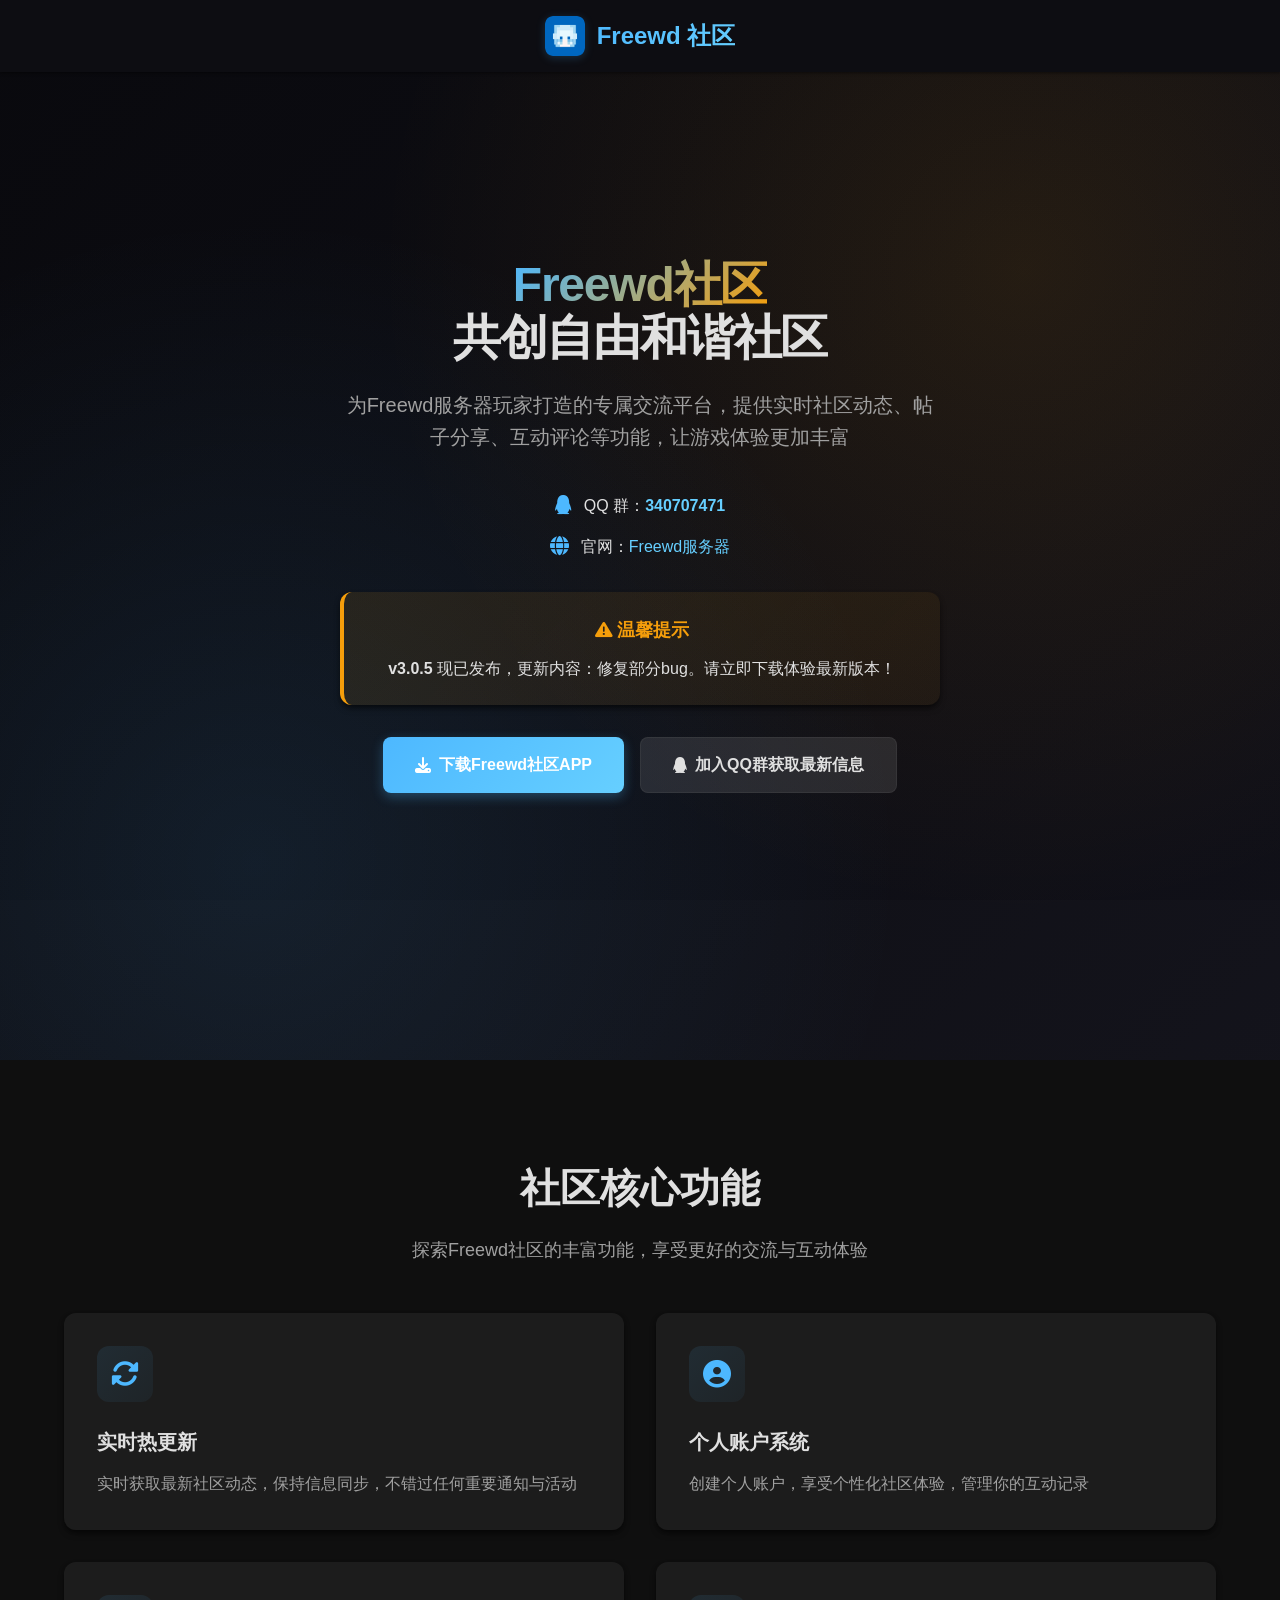
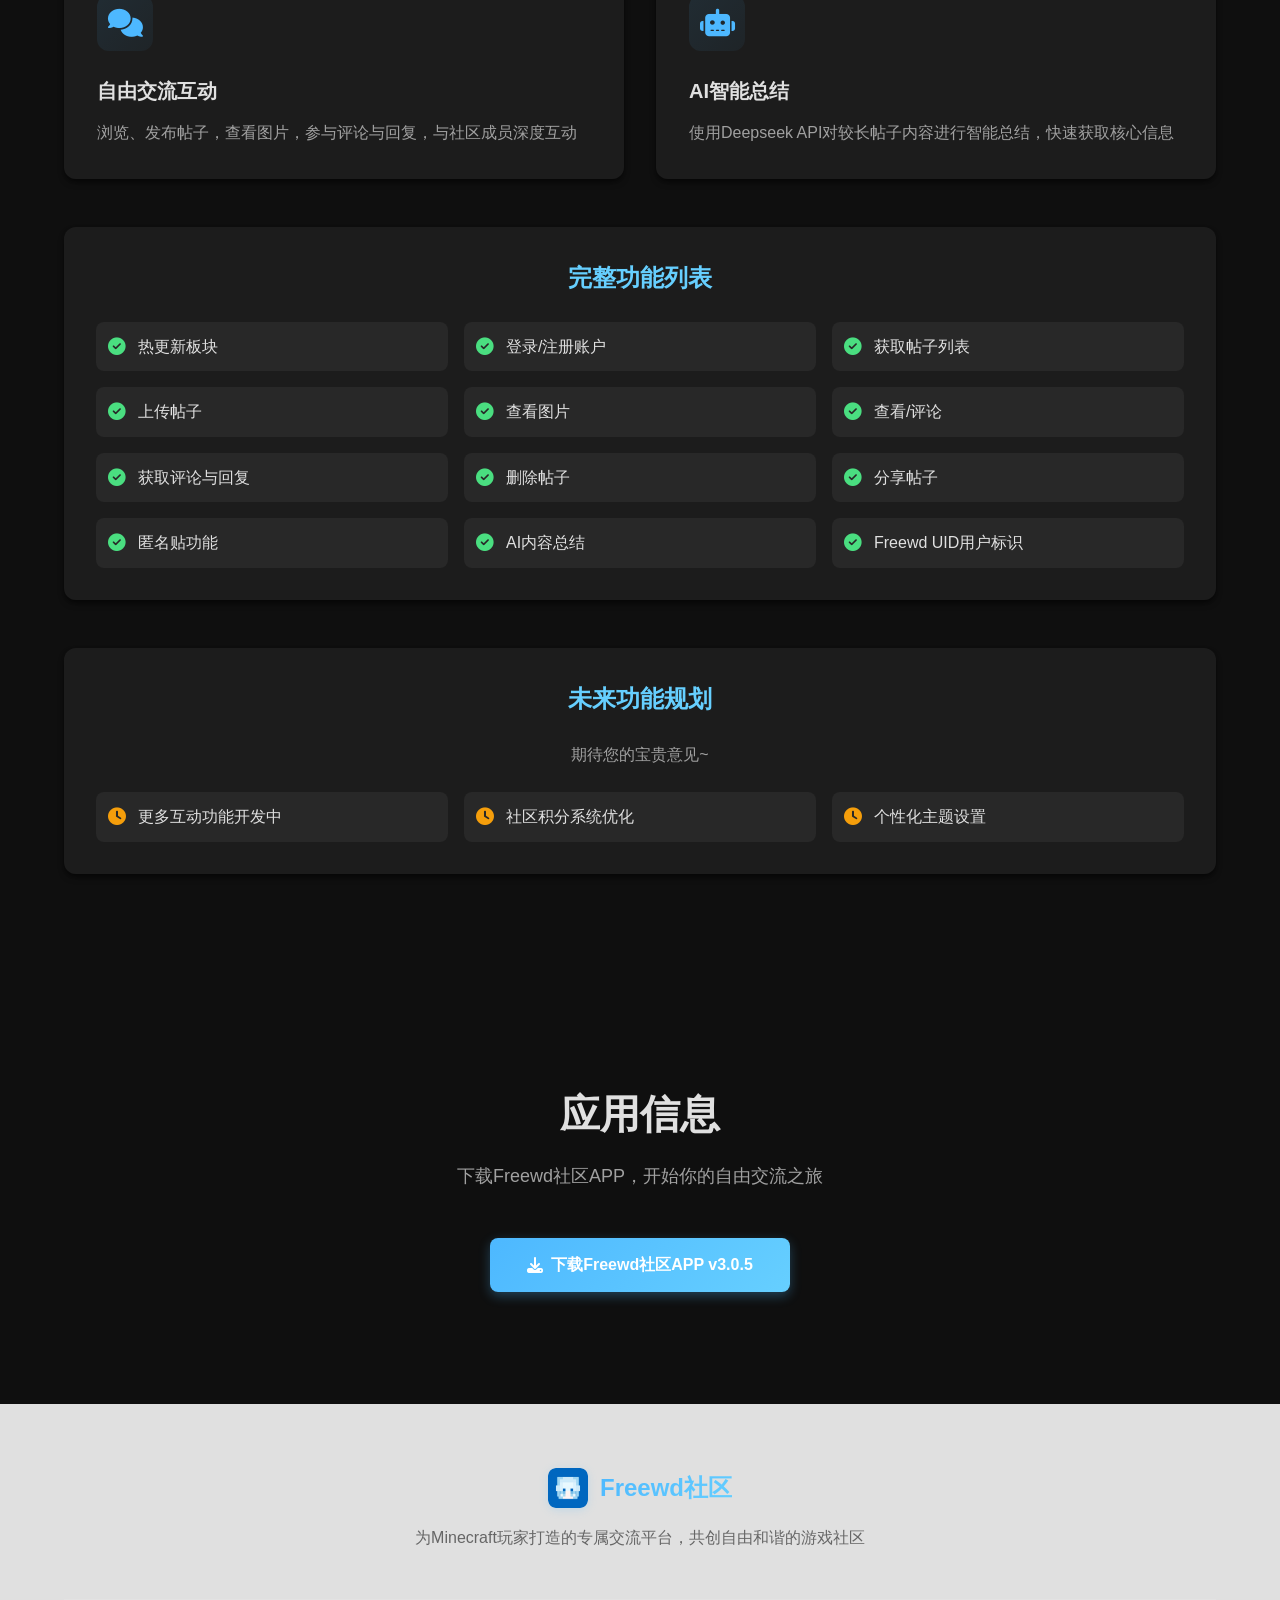
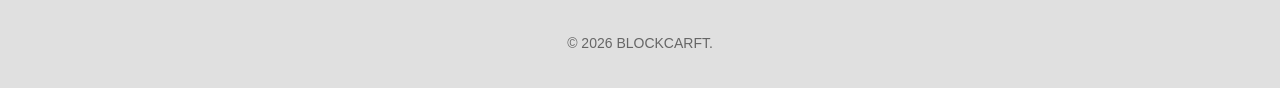
==== index.html @ 003ea6c0 "更新 index.html" ====
<!DOCTYPE html>
<html lang="zh-CN">

<head>
    <meta charset="UTF-8">
    <meta name="viewport" content="width=device-width, initial-scale=1.0, maximum-scale=5.0, user-scalable=yes">
    <title>Freewd社区 - 共创自由和谐社区</title>
    <link rel="stylesheet" href="https://cdnjs.cloudflare.com/ajax/libs/font-awesome/6.4.0/css/all.min.css">
    <style>
        * {
            margin: 0;
            padding: 0;
            box-sizing: border-box;
        }

        :root {
            --primary-color: #4db8ff;
            --primary-light: #66cfff;
            --primary-dark: #0077cc;
            --secondary-color: #f59e0b;
            --text-primary: #e0e0e0;
            --text-secondary: #a0a0a0;
            --bg-light: #111;
            --bg-white: #0f0f0f;
            --bg-card: rgba(30, 30, 30, 0.9);
            --border-color: rgba(100, 100, 100, 0.2);
            --shadow-sm: 0 1px 3px rgba(0, 0, 0, 0.5);
            --shadow-md: 0 4px 6px -1px rgba(0, 0, 0, 0.5), 0 2px 4px -1px rgba(0, 0, 0, 0.3);
            --shadow-lg: 0 10px 15px -3px rgba(0, 0, 0, 0.5), 0 4px 6px -2px rgba(0, 0, 0, 0.3);
            --radius-sm: 0.375rem;
            --radius-md: 0.5rem;
            --radius-lg: 0.75rem;
            --radius-xl: 1rem;
            --radius-full: 9999px;
            --navbar-height: 4.5rem;
        }

        body {
            font-family: 'Inter', -apple-system, BlinkMacSystemFont, 'Segoe UI', Roboto, sans-serif;
            line-height: 1.6;
            color: var(--text-primary);
            background-color: var(--bg-light);
            overflow-x: hidden;
            background-image: linear-gradient(rgba(0, 0, 0, 0.8), rgba(0, 0, 0, 0.8));
            background-size: cover;
            background-position: center;
            background-attachment: fixed;
            padding-top: var(--navbar-height);
        }

        .container {
            width: 100%;
            max-width: 1200px;
            margin: 0 auto;
            padding: 0 1.5rem;
        }

        .navbar {
            position: fixed;
            top: 0;
            width: 100%;
            background-color: rgba(15, 15, 20, 0.9);
            backdrop-filter: blur(10px);
            z-index: 1000;
            box-shadow: var(--shadow-sm);
            transition: all 0.3s ease;
            height: var(--navbar-height);
        }

        .nav-container {
            display: flex;
            justify-content: center;
            align-items: center;
            padding: 1rem 1.5rem;
            max-width: 1200px;
            margin: 0 auto;
            height: 100%;
        }

        .nav-logo {
            display: flex;
            align-items: center;
            gap: 0.75rem;
            text-decoration: none;
        }

        .logo-img {
            height: 2.5rem;
            width: 2.5rem;
            border-radius: 8px;
            filter: drop-shadow(0 2px 4px rgba(77, 184, 255, 0.2));
            object-fit: contain;
        }

        .logo-text {
            font-size: 1.5rem;
            font-weight: 700;
            background: linear-gradient(135deg, var(--primary-color), var(--primary-light));
            -webkit-background-clip: text;
            background-clip: text;
            color: transparent;
        }

        .hero {
            padding: 4rem 0 6rem;
            background: linear-gradient(135deg, rgba(10, 10, 15, 0.9) 0%, rgba(20, 20, 30, 0.8) 100%);
            position: relative;
            overflow: hidden;
        }

        .hero::before {
            content: '';
            position: absolute;
            top: 0;
            left: 0;
            right: 0;
            height: 100%;
            background: radial-gradient(circle at 20% 80%, rgba(77, 184, 255, 0.1) 0%, transparent 50%),
                radial-gradient(circle at 80% 20%, rgba(245, 158, 11, 0.1) 0%, transparent 50%);
            z-index: 0;
        }

        .hero-container {
            display: flex;
            flex-direction: column;
            align-items: center;
            justify-content: center;
            text-align: center;
            max-width: 1200px;
            margin: 0 auto;
            padding: 0 1.5rem;
            position: relative;
            z-index: 1;
            min-height: calc(100vh - var(--navbar-height));
        }

        .hero-content {
            flex: 1;
            max-width: 600px;
            margin-bottom: 3rem;
            width: 100%;
        }

        .hero-title {
            font-size: clamp(2rem, 5vw, 3rem);
            font-weight: 800;
            line-height: 1.1;
            margin-bottom: 1.5rem;
            letter-spacing: -0.025em;
        }

        .gradient-text {
            background: linear-gradient(135deg, var(--primary-color), var(--secondary-color));
            -webkit-background-clip: text;
            background-clip: text;
            color: transparent;
            display: inline-block;
        }

        .hero-description {
            font-size: clamp(1rem, 2.5vw, 1.25rem);
            color: var(--text-secondary);
            margin-bottom: 2.5rem;
            max-width: 100%;
        }

        .hero-buttons {
            display: flex;
            flex-wrap: wrap;
            gap: 1rem;
            justify-content: center;
            width: 100%;
        }

        .btn {
            display: inline-flex;
            align-items: center;
            justify-content: center;
            padding: 0.875rem 2rem;
            font-size: 1rem;
            font-weight: 600;
            border-radius: var(--radius-md);
            border: none;
            cursor: pointer;
            transition: all 0.3s ease;
            text-decoration: none;
            gap: 0.5rem;
            width: 100%;
            max-width: 300px;
        }

        .btn-primary {
            background: linear-gradient(135deg, var(--primary-color), var(--primary-light));
            color: white;
            box-shadow: 0 4px 12px rgba(77, 184, 255, 0.3);
        }

        .btn-primary:hover {
            transform: translateY(-2px);
            box-shadow: 0 8px 20px rgba(77, 184, 255, 0.4);
        }

        .btn-secondary {
            background-color: rgba(255, 255, 255, 0.1);
            color: var(--text-primary);
            border: 1px solid var(--border-color);
        }

        .btn-secondary:hover {
            border-color: var(--primary-color);
            color: var(--primary-color);
            transform: translateY(-2px);
            box-shadow: var(--shadow-md);
        }

        .announcement-box {
            background: linear-gradient(135deg, rgba(0, 60, 120, 0.2), rgba(0, 100, 200, 0.1));
            border-radius: var(--radius-lg);
            padding: 2rem;
            margin: 2rem 0;
            border-left: 4px solid var(--primary-color);
            box-shadow: var(--shadow-md);
            width: 100%;
        }

        .announcement-title {
            font-size: 1.2rem;
            color: var(--primary-light);
            margin-bottom: 1rem;
            text-align: left;
            font-weight: 600;
        }

        .announcement-content {
            font-size: 0.95rem;
            line-height: 1.8;
            color: var(--text-primary);
            text-align: left;
        }

        .warning-box {
            background: linear-gradient(135deg, rgba(245, 158, 11, 0.1), rgba(245, 158, 11, 0.05));
            border-radius: var(--radius-lg);
            padding: 1.5rem;
            margin: 2rem 0;
            border-left: 4px solid var(--secondary-color);
            box-shadow: var(--shadow-md);
            width: 100%;
        }

        .warning-box h4 {
            color: var(--secondary-color);
            margin-bottom: 0.75rem;
            font-size: 1.1rem;
        }

        .features {
            padding: 6rem 0;
            background-color: var(--bg-white);
        }

        .section-title {
            text-align: center;
            font-size: clamp(2rem, 4vw, 2.5rem);
            font-weight: 700;
            margin-bottom: 1rem;
            color: var(--text-primary);
        }

        .section-subtitle {
            text-align: center;
            font-size: clamp(1rem, 2vw, 1.125rem);
            color: var(--text-secondary);
            margin-bottom: 3rem;
            max-width: 100%;
            margin-left: auto;
            margin-right: auto;
            padding: 0 1rem;
        }

        .features-grid {
            display: grid;
            grid-template-columns: 1fr;
            gap: 2rem;
            margin-top: 3rem;
        }

        @media (min-width: 768px) {
            .features-grid {
                grid-template-columns: repeat(2, 1fr);
            }

            .hero-container {
                flex-direction: row;
            }
            
            .btn {
                width: auto;
            }
        }

        .feature-card {
            background-color: var(--bg-card);
            border-radius: var(--radius-lg);
            padding: 2rem;
            box-shadow: var(--shadow-md);
            border: 1px solid transparent;
            transition: all 0.3s ease;
            display: flex;
            flex-direction: column;
            align-items: flex-start;
            width: 100%;
        }

        .feature-card:hover {
            transform: translateY(-8px);
            box-shadow: var(--shadow-lg);
            border-color: var(--primary-light);
        }

        .feature-icon {
            width: 3.5rem;
            height: 3.5rem;
            border-radius: var(--radius-lg);
            background: linear-gradient(135deg, rgba(77, 184, 255, 0.1), rgba(77, 184, 255, 0.05));
            display: flex;
            align-items: center;
            justify-content: center;
            margin-bottom: 1.5rem;
        }

        .feature-icon i {
            font-size: 1.75rem;
            color: var(--primary-color);
        }

        .feature-card h3 {
            font-size: 1.25rem;
            font-weight: 600;
            margin-bottom: 0.75rem;
            color: var(--text-primary);
        }

        .feature-card p {
            color: var(--text-secondary);
            line-height: 1.7;
        }

        .gallery {
            padding: 6rem 0;
            background: linear-gradient(135deg, rgba(10, 10, 15, 0.9) 0%, rgba(20, 20, 30, 0.8) 100%);
        }

        .gallery-container {
            display: flex;
            flex-direction: column;
            align-items: center;
            gap: 3rem;
            width: 100%;
        }

        .gallery-item {
            width: 100%;
            margin-bottom: 3rem;
            text-align: center;
        }

        .gallery-item h3 {
            color: var(--primary-light);
            margin-bottom: 1.5rem;
            font-size: 1.5rem;
        }

        .single-image {
            margin: 2rem 0;
            width: 100%;
        }

        .single-image img {
            width: 100%;
            max-width: 800px;
            height: auto;
            max-height: 500px;
            object-fit: contain;
            border-radius: var(--radius-lg);
            box-shadow: var(--shadow-lg);
            margin: 0 auto;
            display: block;
        }

        .server-info {
            padding: 4rem 0;
            background-color: var(--bg-white);
        }

        .info-cards {
            display: grid;
            grid-template-columns: 1fr;
            gap: 2rem;
            margin-top: 3rem;
        }

        @media (min-width: 768px) {
            .info-cards {
                grid-template-columns: repeat(3, 1fr);
            }
        }

        .info-item {
            background-color: var(--bg-card);
            border-radius: var(--radius-lg);
            padding: 2rem;
            text-align: center;
            box-shadow: var(--shadow-md);
            border: 1px solid transparent;
            transition: all 0.3s ease;
            width: 100%;
        }

        .info-item:hover {
            transform: translateY(-5px);
            box-shadow: var(--shadow-lg);
            border-color: var(--primary-light);
        }

        .info-item h4 {
            font-size: 1.25rem;
            color: var(--primary-light);
            margin-bottom: 1rem;
            font-weight: 600;
        }

        .info-item p {
            color: var(--text-secondary);
            font-size: 1.1rem;
        }

        .btn-group {
            display: flex;
            flex-wrap: wrap;
            justify-content: center;
            gap: 1.5rem;
            margin: 3rem 0;
            width: 100%;
        }

        .btn-download {
            background: linear-gradient(135deg, var(--primary-color), var(--primary-light));
            color: white;
            width: 100%;
            max-width: 300px;
            box-shadow: 0 4px 12px rgba(77, 184, 255, 0.3);
        }

        .btn-download:hover {
            transform: translateY(-2px);
            box-shadow: 0 8px 20px rgba(77, 184, 255, 0.4);
        }

        .footer {
            background-color: var(--text-primary);
            color: var(--bg-light);
            padding: 4rem 0 2rem;
            text-align: center;
        }

        .footer-content {
            display: grid;
            grid-template-columns: 1fr;
            gap: 3rem;
            margin-bottom: 3rem;
        }

        .footer-logo {
            display: flex;
            align-items: center;
            justify-content: center;
            gap: 0.75rem;
            margin-bottom: 1rem;
        }

        .footer p {
            color: #666;
            line-height: 1.7;
            max-width: 500px;
            margin: 0 auto;
        }

        .footer-bottom {
            border-top: 1px solid rgba(255, 255, 255, 0.1);
            padding-top: 2rem;
            text-align: center;
            color: #888;
            font-size: 0.875rem;
        }

        .contact-info {
            display: flex;
            flex-direction: column;
            gap: 1rem;
            margin: 2rem 0;
            align-items: center;
            width: 100%;
        }

        .contact-item {
            display: flex;
            align-items: center;
            gap: 0.75rem;
            color: var(--text-primary);
            flex-wrap: wrap;
            justify-content: center;
        }

        .contact-item i {
            color: var(--primary-color);
            font-size: 1.2rem;
        }

        .contact-item a {
            color: var(--primary-light);
            text-decoration: none;
            word-break: break-all;
        }

        .contact-item a:hover {
            text-decoration: underline;
        }

        .function-list {
            background-color: var(--bg-card);
            border-radius: var(--radius-lg);
            padding: 2rem;
            margin: 3rem 0;
            box-shadow: var(--shadow-md);
            width: 100%;
        }

        .function-list h3 {
            color: var(--primary-light);
            margin-bottom: 1.5rem;
            font-size: 1.5rem;
            text-align: center;
        }

        .function-grid {
            display: grid;
            grid-template-columns: 1fr;
            gap: 1rem;
            margin-top: 1.5rem;
        }

        @media (min-width: 640px) {
            .function-grid {
                grid-template-columns: repeat(2, 1fr);
            }
        }

        @media (min-width: 1024px) {
            .function-grid {
                grid-template-columns: repeat(3, 1fr);
            }
        }

        .function-item {
            display: flex;
            align-items: center;
            padding: 0.75rem;
            color: var(--text-primary);
            background-color: rgba(255, 255, 255, 0.05);
            border-radius: var(--radius-md);
        }

        .function-item i {
            color: #4ade80;
            margin-right: 0.75rem;
            font-size: 1.1rem;
            flex-shrink: 0;
        }

        .function-item.pending i {
            color: var(--secondary-color);
        }

        @media (max-width: 768px) {
            .hero-title {
                font-size: 2.5rem;
            }

            .hero-description {
                font-size: 1.125rem;
            }

            .section-title {
                font-size: 2rem;
            }

            .btn-group {
                flex-direction: column;
                align-items: center;
            }
            
            .hero-buttons {
                flex-direction: column;
                align-items: center;
            }
        }

        @media (max-width: 640px) {
            body {
                padding-top: 4rem;
            }

            .hero {
                padding: 2rem 0 4rem;
            }

            .hero-title {
                font-size: 2rem;
            }

            .hero-description {
                font-size: 1rem;
            }

            .btn {
                padding: 0.75rem 1.5rem;
                font-size: 0.875rem;
            }

            .features,
            .gallery,
            .server-info {
                padding: 4rem 0;
            }

            .feature-card,
            .info-item {
                padding: 1.5rem;
            }
            
            .container {
                padding: 0 1rem;
            }
        }

        .fade-in {
            opacity: 0;
            transform: translateY(20px);
            transition: opacity 0.8s ease, transform 0.8s ease;
        }

        .fade-in.visible {
            opacity: 1;
            transform: translateY(0);
        }

        /* 临时加载提示样式 */
        .loading-badge {
            font-size: 0.75rem;
            margin-left: 0.5rem;
            opacity: 0.8;
        }
    </style>
</head>

<body>
    <nav class="navbar">
        <div class="nav-container">
            <a href="#" class="nav-logo">
                <img src="/img/index/FreewdIcon.png" alt="Freewd社区" class="logo-img">
                <span class="logo-text">Freewd 社区</span>
            </a>
        </div>
    </nav>

    <section class="hero">
        <div class="hero-container">
            <div class="hero-content fade-in">
                <h1 class="hero-title">
                    <span class="gradient-text">Freewd社区</span>
                    <br />共创自由和谐社区
                </h1>
                <p class="hero-description">
                    为Freewd服务器玩家打造的专属交流平台，提供实时社区动态、帖子分享、互动评论等功能，让游戏体验更加丰富
                </p>

                <div class="contact-info fade-in">
                    <div class="contact-item">
                        <i class="fab fa-qq"></i>
                        <span>QQ 群：<a
                                href="http://qm.qq.com/cgi-bin/qm/qr?_wv=1027&k=TUPA9W0spTbA3ba3zbzBIAirJCahdDMe&authKey=JpCwLmkZ1pXDUuCdr5u7c2cwwAiuuwFCByAxpxJWpCYXeeC0IYfZCyh5IBcCCT51&noverify=0&group_code=340707471"><strong>340707471</strong></a></span>
                    </div>
                    <div class="contact-item">
                        <i class="fas fa-globe"></i>
                        <span>官网：<a href="https://freewd.top">Freewd服务器</a></span>
                    </div>
                </div>

                <!-- 动态温馨提示框：将从 update.json 读取最新版本信息 -->
                <div class="warning-box fade-in" id="dynamicWarningBox">
                    <h4><i class="fas fa-exclamation-triangle"></i> 温馨提示</h4>
                    <p id="warningText">正在检查更新，请稍后...</p>
                </div>

                <div class="hero-buttons">
                    <a href="#download" class="btn btn-primary">
                        <i class="fas fa-download"></i> 下载Freewd社区APP
                    </a>
                    <a href="http://qm.qq.com/cgi-bin/qm/qr?_wv=1027&k=TUPA9W0spTbA3ba3zbzBIAirJCahdDMe&authKey=JpCwLmkZ1pXDUuCdr5u7c2cwwAiuuwFCByAxpxJWpCYXeeC0IYfZCyh5IBcCCT51&noverify=0&group_code=340707471"
                        class="btn btn-secondary">
                        <i class="fab fa-qq"></i> 加入QQ群获取最新信息
                    </a>
                </div>
            </div>
        </div>
    </section>

    <section id="features" class="features">
        <div class="container">
            <h2 class="section-title fade-in">社区核心功能</h2>
            <p class="section-subtitle fade-in">探索Freewd社区的丰富功能，享受更好的交流与互动体验</p>
            <div class="features-grid">
                <div class="feature-card fade-in">
                    <div class="feature-icon">
                        <i class="fas fa-sync-alt"></i>
                    </div>
                    <h3>实时热更新</h3>
                    <p>实时获取最新社区动态，保持信息同步，不错过任何重要通知与活动</p>
                </div>
                <div class="feature-card fade-in">
                    <div class="feature-icon">
                        <i class="fas fa-user-circle"></i>
                    </div>
                    <h3>个人账户系统</h3>
                    <p>创建个人账户，享受个性化社区体验，管理你的互动记录</p>
                </div>
                <div class="feature-card fade-in">
                    <div class="feature-icon">
                        <i class="fas fa-comments"></i>
                    </div>
                    <h3>自由交流互动</h3>
                    <p>浏览、发布帖子，查看图片，参与评论与回复，与社区成员深度互动</p>
                </div>
                <div class="feature-card fade-in">
                    <div class="feature-icon">
                        <i class="fas fa-robot"></i>
                    </div>
                    <h3>AI智能总结</h3>
                    <p>使用Deepseek API对较长帖子内容进行智能总结，快速获取核心信息</p>
                </div>
            </div>

            <div class="function-list fade-in">
                <h3>完整功能列表</h3>
                <div class="function-grid">
                    <div class="function-item"><i class="fas fa-check-circle"></i><span>热更新板块</span></div>
                    <div class="function-item"><i class="fas fa-check-circle"></i><span>登录/注册账户</span></div>
                    <div class="function-item"><i class="fas fa-check-circle"></i><span>获取帖子列表</span></div>
                    <div class="function-item"><i class="fas fa-check-circle"></i><span>上传帖子</span></div>
                    <div class="function-item"><i class="fas fa-check-circle"></i><span>查看图片</span></div>
                    <div class="function-item"><i class="fas fa-check-circle"></i><span>查看/评论</span></div>
                    <div class="function-item"><i class="fas fa-check-circle"></i><span>获取评论与回复</span></div>
                    <div class="function-item"><i class="fas fa-check-circle"></i><span>删除帖子</span></div>
                    <div class="function-item"><i class="fas fa-check-circle"></i><span>分享帖子</span></div>
                    <div class="function-item"><i class="fas fa-check-circle"></i><span>匿名贴功能</span></div>
                    <div class="function-item"><i class="fas fa-check-circle"></i><span>AI内容总结</span></div>
                    <div class="function-item"><i class="fas fa-check-circle"></i><span>Freewd UID用户标识</span></div>
                </div>
            </div>

            <div class="function-list fade-in">
                <h3>未来功能规划</h3>
                <p style="color: var(--text-secondary); margin-bottom: 1.5rem; text-align: center;">期待您的宝贵意见~</p>
                <div class="function-grid">
                    <div class="function-item pending"><i class="fas fa-clock"></i><span>更多互动功能开发中</span></div>
                    <div class="function-item pending"><i class="fas fa-clock"></i><span>社区积分系统优化</span></div>
                    <div class="function-item pending"><i class="fas fa-clock"></i><span>个性化主题设置</span></div>
                </div>
            </div>
        </div>
    </section>

    <section id="download" class="server-info">
        <div class="container">
            <h2 class="section-title fade-in">应用信息</h2>
            <p class="section-subtitle fade-in">下载Freewd社区APP，开始你的自由交流之旅</p>

            <div class="btn-group">
                <!-- 下载链接将由 update.json 动态替换 -->
                <a id="dynamicDownloadBtn" href="#" class="btn btn-download">
                    <i class="fas fa-download"></i> 获取下载链接...
                </a>
            </div>
        </div>
    </section>

    <footer class="footer">
        <div class="container">
            <div class="footer-content">
                <div class="footer-section">
                    <div class="footer-logo">
                        <img src="/img/index/FreewdIcon.png" alt="Freewd社区" class="logo-img">
                        <span class="logo-text">Freewd社区</span>
                    </div>
                    <p>为Minecraft玩家打造的专属交流平台，共创自由和谐的游戏社区</p>
                </div>
            </div>
            <div class="footer-bottom">
                <p>&copy; 2026 BLOCKCARFT.</p>
            </div>
        </div>
    </footer>

    <script>
        document.addEventListener("DOMContentLoaded", function () {
            // 淡入动画观察器
            const fadeElements = document.querySelectorAll('.fade-in');
            const fadeInObserver = new IntersectionObserver((entries) => {
                entries.forEach(entry => {
                    if (entry.isIntersecting) {
                        entry.target.classList.add('visible');
                    }
                });
            }, { threshold: 0.1 });
            fadeElements.forEach(element => {
                fadeInObserver.observe(element);
            });

            // 平滑滚动
            document.querySelectorAll('a[href^="#"]').forEach(anchor => {
                anchor.addEventListener('click', function (e) {
                    e.preventDefault();
                    const targetId = this.getAttribute('href');
                    if (targetId === '#') return;
                    const targetElement = document.querySelector(targetId);
                    if (targetElement) {
                        window.scrollTo({
                            top: targetElement.offsetTop - 80,
                            behavior: 'smooth'
                        });
                    }
                });
            });

            // ---------- 核心功能：读取 /app/api/update.json 并更新下载链接 & 温馨提示 ----------
            const downloadBtn = document.getElementById('dynamicDownloadBtn');
            const warningBox = document.getElementById('dynamicWarningBox');
            const warningTextP = document.getElementById('warningText');
            
            // 保留原硬编码链接作为降级后备 (3.0.3.2 原链接)
            const fallbackDownloadUrl = "https://f2.freewd.top/download/Freewd社区_3.0.3.2.APK";
            // 后备提示文本 (原始静态信息)
            const fallbackMsg = "3.0.0重构大部分接口，请大家更新最新版";
            
            // 显示加载状态
            if (downloadBtn) {
                downloadBtn.innerHTML = '<i class="fas fa-download"></i> 检查更新...';
                downloadBtn.href = "#"; // 暂时无效
            }
            
            // 请求 update.json
            fetch('/app/api/update.json')
                .then(response => {
                    if (!response.ok) {
                        throw new Error(`HTTP ${response.status}`);
                    }
                    return response.json();
                })
                .then(data => {
                    // 成功获取数据
                    console.log('版本信息获取成功:', data);
                    
                    // 1. 提取 download_link，并更新下载按钮
                    let downloadLink = data.download_link;
                    if (downloadLink && typeof downloadLink === 'string' && downloadLink.trim() !== '') {
                        downloadBtn.href = downloadLink;
                        // 可选：从链接中提取版本显示在按钮文本上，提升体验
                        let versionFromLink = '';
                        // 尝试从链接中匹配类似 Freewd社区_3.0.5.APK 的版本号
                        const versionMatch = downloadLink.match(/Freewd社区_(\d+\.\d+\.\d+)\.APK/i);
                        if (versionMatch && versionMatch[1]) {
                            versionFromLink = ` v${versionMatch[1]}`;
                        }
                        downloadBtn.innerHTML = `<i class="fas fa-download"></i> 下载Freewd社区APP${versionFromLink}`;
                    } else {
                        // 无效链接则使用降级链接并保留原文本
                        console.warn('download_link 无效，使用降级链接');
                        downloadBtn.href = fallbackDownloadUrl;
                        downloadBtn.innerHTML = '<i class="fas fa-download"></i> 点此下载';
                    }
                    
                    // 2. 处理版本号和更新说明，更新温馨提示框
                    let versionNum = data.version;     // 例如 305
                    let updateMsg = data.msg;          // 更新说明
                    let versionDisplay = '';
                    
                    // 格式化版本号: 305 -> 3.0.5, 300 -> 3.0.0
                    if (versionNum !== undefined && !isNaN(versionNum)) {
                        const major = Math.floor(versionNum / 100);
                        const minor = Math.floor((versionNum % 100) / 10);
                        const patch = versionNum % 10;
                        versionDisplay = `v${major}.${minor}.${patch}`;
                    } else if (downloadLink) {
                        // 如果 version 字段异常，尝试从下载链接中提取版本
                        const linkVersionMatch = downloadLink.match(/(\d+\.\d+\.\d+)/);
                        if (linkVersionMatch) {
                            versionDisplay = `v${linkVersionMatch[1]}`;
                        } else {
                            versionDisplay = '最新版';
                        }
                    } else {
                        versionDisplay = '最新版';
                    }
                    
                    // 有效更新消息处理
                    let finalMsg = updateMsg && updateMsg.trim() ? updateMsg : '带来更好的体验与修复';
                    if (warningTextP) {
                        warningTextP.innerHTML = `<strong>${versionDisplay}</strong> 现已发布，更新内容：${finalMsg}。请立即下载体验最新版本！`;
                    }
                    
                    // 可选: 额外增加一个流畅的小提示 (保持原有样式)
                    if (warningBox && !warningBox.querySelector('.update-timestamp')) {
                        // 完全保留提示框样式，只更新内容即可，无需多余操作
                    }
                })
                .catch(error => {
                    // 请求失败时的降级处理：保留原下载链接（原硬编码链接），恢复提示框原始信息
                    console.error('获取 /app/api/update.json 失败，使用后备信息:', error);
                    if (downloadBtn) {
                        downloadBtn.href = fallbackDownloadUrl;
                        downloadBtn.innerHTML = '<i class="fas fa-download"></i> 点此下载';
                    }
                    if (warningTextP) {
                        warningTextP.innerHTML = fallbackMsg + ' (当前获取版本信息失败，请稍后重试)';
                    }
                });
            
            // 确保额外处理如果 downloadBtn 初始 href 异常，最终都有效
            // 同时为了极速点击保护，如果请求尚未完成但用户点击，引导重试（因请求很快一般没问题）
            if (downloadBtn) {
                // 防止因为加载完成前点击导致无效，增加一个点击时的智能重试（可选）
                const originalClickHandler = downloadBtn.onclick;
                downloadBtn.addEventListener('click', function(e) {
                    if (!downloadBtn.href || downloadBtn.href === '#' || downloadBtn.href === '') {
                        e.preventDefault();
                        alert('下载链接正在获取中，请稍后点击，或刷新页面重试。');
                        return false;
                    }
                    // 正常跳转
                    return true;
                });
            }
        });
    </script>
</body>

</html>
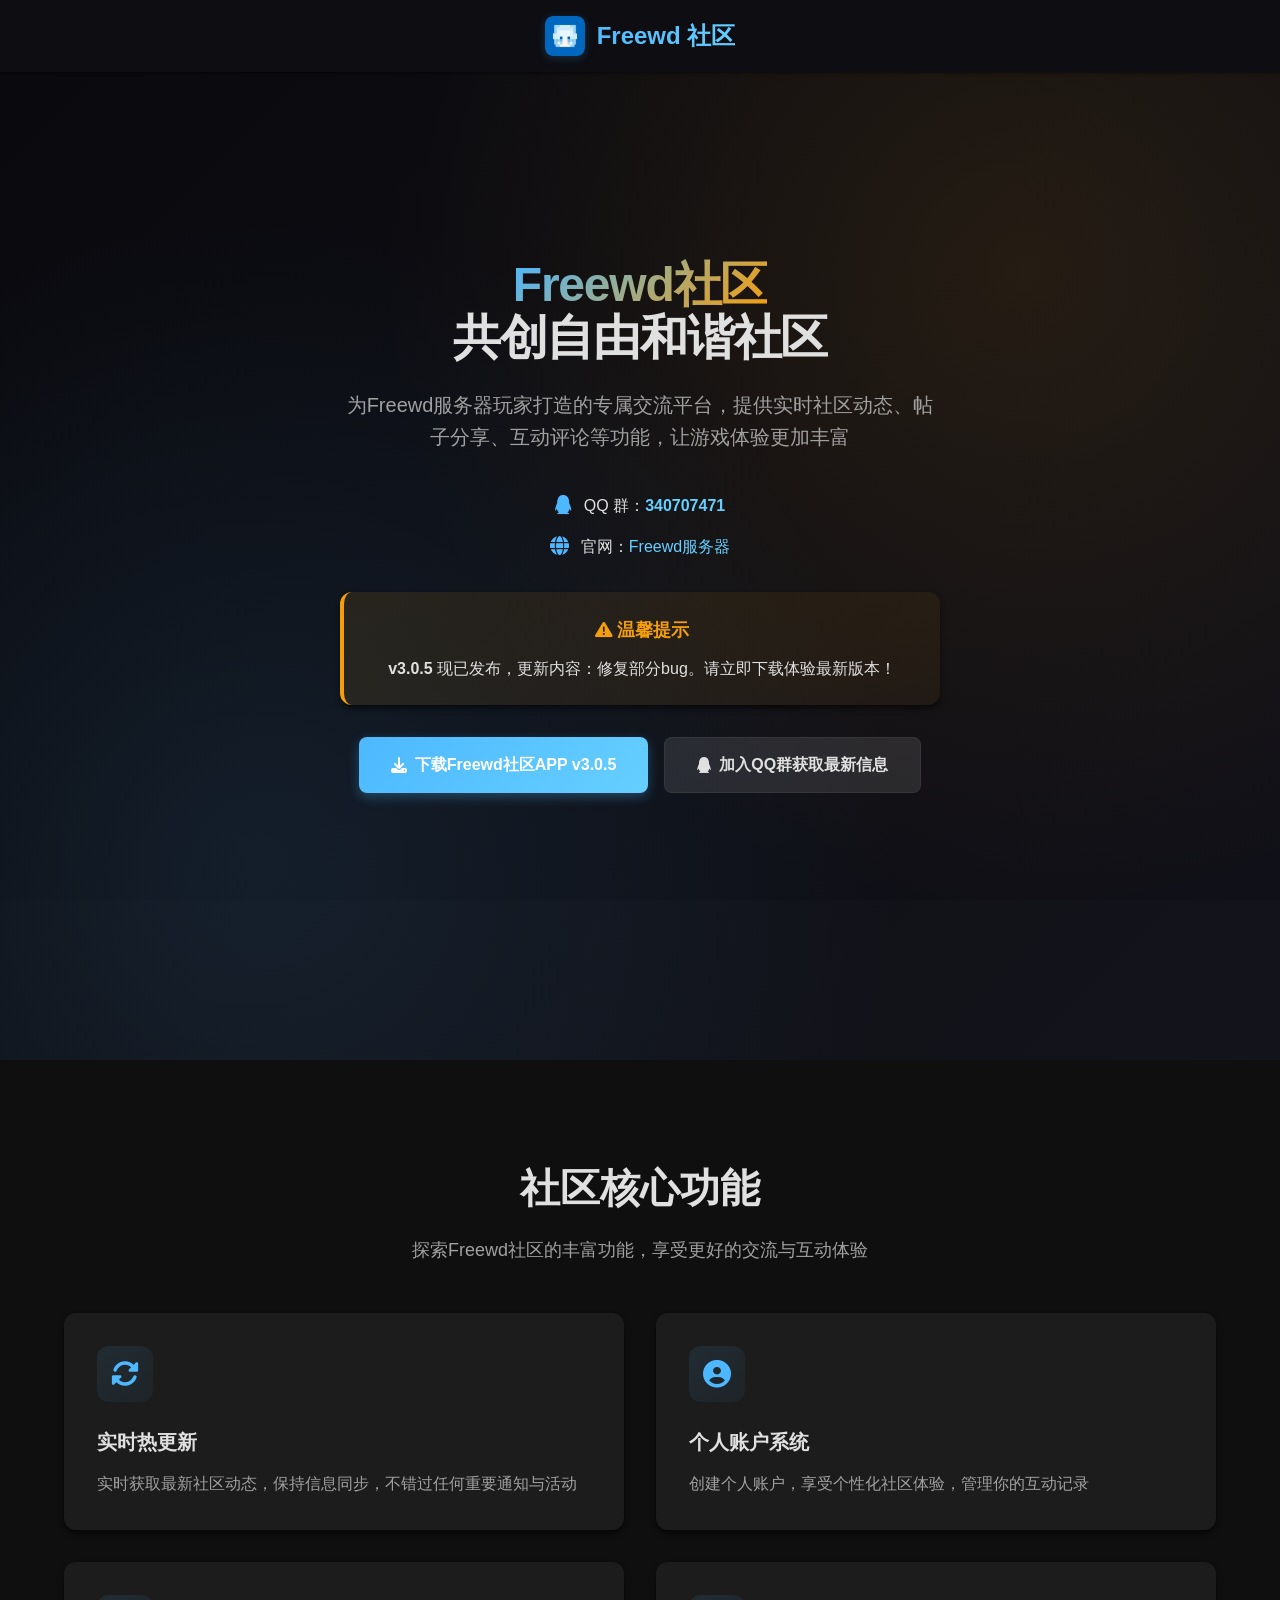
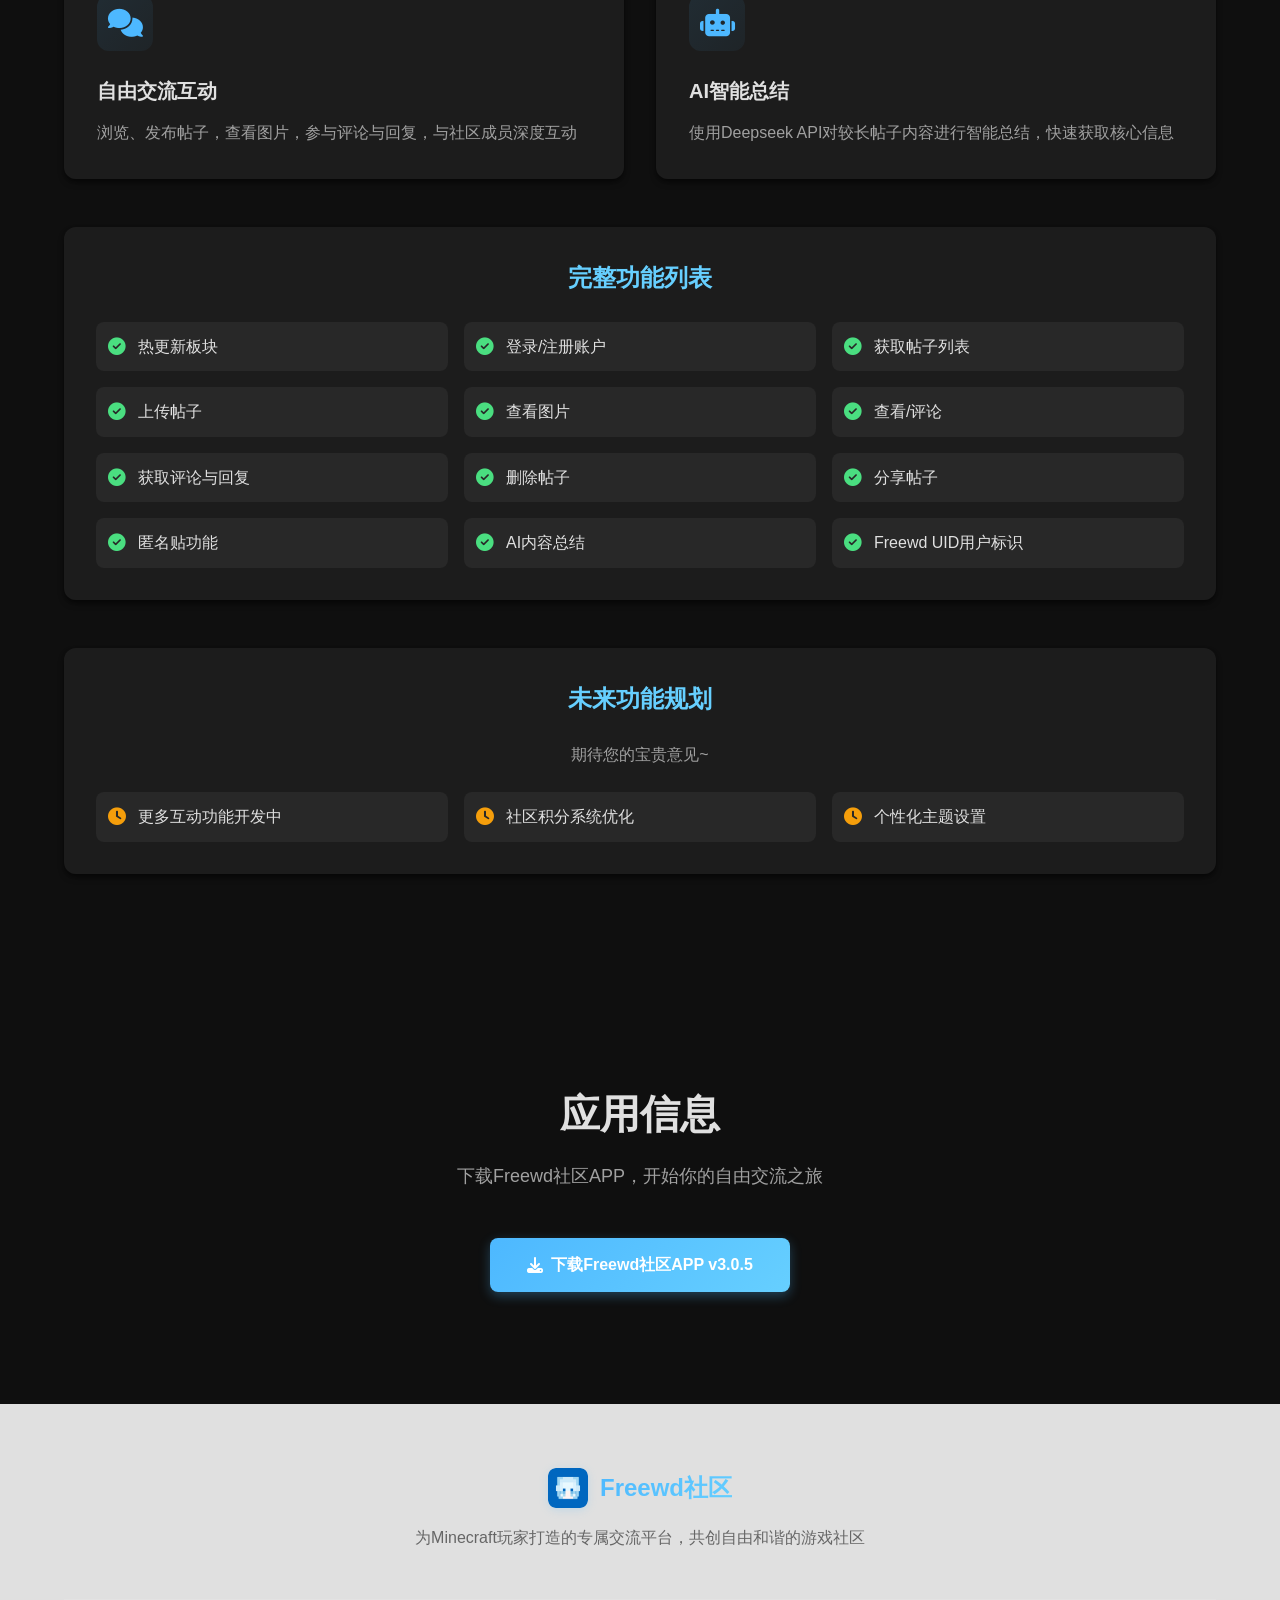
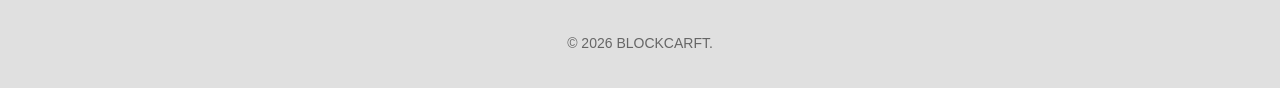
==== commit 65b5c4de: "更新 index.html" ====
--- a/index.html
+++ b/index.html
@@ -213,31 +213,6 @@
             box-shadow: var(--shadow-md);
         }
 
-        .announcement-box {
-            background: linear-gradient(135deg, rgba(0, 60, 120, 0.2), rgba(0, 100, 200, 0.1));
-            border-radius: var(--radius-lg);
-            padding: 2rem;
-            margin: 2rem 0;
-            border-left: 4px solid var(--primary-color);
-            box-shadow: var(--shadow-md);
-            width: 100%;
-        }
-
-        .announcement-title {
-            font-size: 1.2rem;
-            color: var(--primary-light);
-            margin-bottom: 1rem;
-            text-align: left;
-            font-weight: 600;
-        }
-
-        .announcement-content {
-            font-size: 0.95rem;
-            line-height: 1.8;
-            color: var(--text-primary);
-            text-align: left;
-        }
-
         .warning-box {
             background: linear-gradient(135deg, rgba(245, 158, 11, 0.1), rgba(245, 158, 11, 0.05));
             border-radius: var(--radius-lg);
@@ -346,93 +321,9 @@
             line-height: 1.7;
         }
 
-        .gallery {
-            padding: 6rem 0;
-            background: linear-gradient(135deg, rgba(10, 10, 15, 0.9) 0%, rgba(20, 20, 30, 0.8) 100%);
-        }
-
-        .gallery-container {
-            display: flex;
-            flex-direction: column;
-            align-items: center;
-            gap: 3rem;
-            width: 100%;
-        }
-
-        .gallery-item {
-            width: 100%;
-            margin-bottom: 3rem;
-            text-align: center;
-        }
-
-        .gallery-item h3 {
-            color: var(--primary-light);
-            margin-bottom: 1.5rem;
-            font-size: 1.5rem;
-        }
-
-        .single-image {
-            margin: 2rem 0;
-            width: 100%;
-        }
-
-        .single-image img {
-            width: 100%;
-            max-width: 800px;
-            height: auto;
-            max-height: 500px;
-            object-fit: contain;
-            border-radius: var(--radius-lg);
-            box-shadow: var(--shadow-lg);
-            margin: 0 auto;
-            display: block;
-        }
-
         .server-info {
             padding: 4rem 0;
             background-color: var(--bg-white);
-        }
-
-        .info-cards {
-            display: grid;
-            grid-template-columns: 1fr;
-            gap: 2rem;
-            margin-top: 3rem;
-        }
-
-        @media (min-width: 768px) {
-            .info-cards {
-                grid-template-columns: repeat(3, 1fr);
-            }
-        }
-
-        .info-item {
-            background-color: var(--bg-card);
-            border-radius: var(--radius-lg);
-            padding: 2rem;
-            text-align: center;
-            box-shadow: var(--shadow-md);
-            border: 1px solid transparent;
-            transition: all 0.3s ease;
-            width: 100%;
-        }
-
-        .info-item:hover {
-            transform: translateY(-5px);
-            box-shadow: var(--shadow-lg);
-            border-color: var(--primary-light);
-        }
-
-        .info-item h4 {
-            font-size: 1.25rem;
-            color: var(--primary-light);
-            margin-bottom: 1rem;
-            font-weight: 600;
-        }
-
-        .info-item p {
-            color: var(--text-secondary);
-            font-size: 1.1rem;
         }
 
         .btn-group {
@@ -629,13 +520,11 @@
             }
 
             .features,
-            .gallery,
             .server-info {
                 padding: 4rem 0;
             }
 
-            .feature-card,
-            .info-item {
+            .feature-card {
                 padding: 1.5rem;
             }
             
@@ -655,11 +544,10 @@
             transform: translateY(0);
         }
 
-        /* 临时加载提示样式 */
-        .loading-badge {
-            font-size: 0.75rem;
-            margin-left: 0.5rem;
-            opacity: 0.8;
+        /* 临时加载状态 */
+        .btn-loading {
+            opacity: 0.7;
+            cursor: wait;
         }
     </style>
 </head>
@@ -697,15 +585,16 @@
                     </div>
                 </div>
 
-                <!-- 动态温馨提示框：将从 update.json 读取最新版本信息 -->
+                <!-- 动态温馨提示框 -->
                 <div class="warning-box fade-in" id="dynamicWarningBox">
                     <h4><i class="fas fa-exclamation-triangle"></i> 温馨提示</h4>
                     <p id="warningText">正在检查更新，请稍后...</p>
                 </div>
 
                 <div class="hero-buttons">
-                    <a href="#download" class="btn btn-primary">
-                        <i class="fas fa-download"></i> 下载Freewd社区APP
+                    <!-- 首屏下载按钮：改为直接下载，使用动态链接 -->
+                    <a id="heroDownloadBtn" href="#" class="btn btn-primary">
+                        <i class="fas fa-download"></i> 获取下载链接...
                     </a>
                     <a href="http://qm.qq.com/cgi-bin/qm/qr?_wv=1027&k=TUPA9W0spTbA3ba3zbzBIAirJCahdDMe&authKey=JpCwLmkZ1pXDUuCdr5u7c2cwwAiuuwFCByAxpxJWpCYXeeC0IYfZCyh5IBcCCT51&noverify=0&group_code=340707471"
                         class="btn btn-secondary">
@@ -787,8 +676,8 @@
             <p class="section-subtitle fade-in">下载Freewd社区APP，开始你的自由交流之旅</p>
 
             <div class="btn-group">
-                <!-- 下载链接将由 update.json 动态替换 -->
-                <a id="dynamicDownloadBtn" href="#" class="btn btn-download">
+                <!-- 下载区域按钮，同样使用动态链接 -->
+                <a id="sectionDownloadBtn" href="#" class="btn btn-download">
                     <i class="fas fa-download"></i> 获取下载链接...
                 </a>
             </div>
@@ -827,14 +716,14 @@
                 fadeInObserver.observe(element);
             });
 
-            // 平滑滚动
-            document.querySelectorAll('a[href^="#"]').forEach(anchor => {
+            // 平滑滚动（只保留锚点链接，但首屏下载按钮已改为直接下载，不再需要滚动）
+            document.querySelectorAll('a[href^="#"]:not(.btn-primary)').forEach(anchor => {
                 anchor.addEventListener('click', function (e) {
-                    e.preventDefault();
                     const targetId = this.getAttribute('href');
                     if (targetId === '#') return;
                     const targetElement = document.querySelector(targetId);
                     if (targetElement) {
+                        e.preventDefault();
                         window.scrollTo({
                             top: targetElement.offsetTop - 80,
                             behavior: 'smooth'
@@ -843,23 +732,53 @@
                 });
             });
 
-            // ---------- 核心功能：读取 /app/api/update.json 并更新下载链接 & 温馨提示 ----------
-            const downloadBtn = document.getElementById('dynamicDownloadBtn');
-            const warningBox = document.getElementById('dynamicWarningBox');
+            // ----- 核心：从 /app/api/update.json 获取 download_link 并更新两个下载按钮 -----
+            const heroBtn = document.getElementById('heroDownloadBtn');
+            const sectionBtn = document.getElementById('sectionDownloadBtn');
             const warningTextP = document.getElementById('warningText');
             
-            // 保留原硬编码链接作为降级后备 (3.0.3.2 原链接)
+            // 后备下载链接（原3.0.3.2版本）
             const fallbackDownloadUrl = "https://f2.freewd.top/download/Freewd社区_3.0.3.2.APK";
-            // 后备提示文本 (原始静态信息)
-            const fallbackMsg = "3.0.0重构大部分接口，请大家更新最新版";
+            const fallbackMsg = "3.0.0 重构大部分接口，请大家更新最新版";
             
-            // 显示加载状态
-            if (downloadBtn) {
-                downloadBtn.innerHTML = '<i class="fas fa-download"></i> 检查更新...';
-                downloadBtn.href = "#"; // 暂时无效
+            // 通用更新按钮函数
+            function updateButtons(downloadUrl, versionText = '') {
+                if (!downloadUrl || downloadUrl === '#') {
+                    downloadUrl = fallbackDownloadUrl;
+                }
+                // 更新首屏按钮
+                if (heroBtn) {
+                    heroBtn.href = downloadUrl;
+                    let btnHtml = `<i class="fas fa-download"></i> 下载Freewd社区APP`;
+                    if (versionText) {
+                        btnHtml += ` ${versionText}`;
+                    }
+                    heroBtn.innerHTML = btnHtml;
+                    heroBtn.classList.remove('btn-loading');
+                }
+                // 更新下载区域按钮
+                if (sectionBtn) {
+                    sectionBtn.href = downloadUrl;
+                    let btnHtml = `<i class="fas fa-download"></i> 下载Freewd社区APP`;
+                    if (versionText) {
+                        btnHtml += ` ${versionText}`;
+                    }
+                    sectionBtn.innerHTML = btnHtml;
+                    sectionBtn.classList.remove('btn-loading');
+                }
             }
             
-            // 请求 update.json
+            // 显示加载状态（初始）
+            if (heroBtn) {
+                heroBtn.innerHTML = '<i class="fas fa-spinner fa-pulse"></i> 检查更新...';
+                heroBtn.classList.add('btn-loading');
+            }
+            if (sectionBtn) {
+                sectionBtn.innerHTML = '<i class="fas fa-spinner fa-pulse"></i> 检查更新...';
+                sectionBtn.classList.add('btn-loading');
+            }
+            
+            // 请求远程配置
             fetch('/app/api/update.json')
                 .then(response => {
                     if (!response.ok) {
@@ -868,89 +787,64 @@
                     return response.json();
                 })
                 .then(data => {
-                    // 成功获取数据
                     console.log('版本信息获取成功:', data);
-                    
-                    // 1. 提取 download_link，并更新下载按钮
                     let downloadLink = data.download_link;
-                    if (downloadLink && typeof downloadLink === 'string' && downloadLink.trim() !== '') {
-                        downloadBtn.href = downloadLink;
-                        // 可选：从链接中提取版本显示在按钮文本上，提升体验
-                        let versionFromLink = '';
-                        // 尝试从链接中匹配类似 Freewd社区_3.0.5.APK 的版本号
-                        const versionMatch = downloadLink.match(/Freewd社区_(\d+\.\d+\.\d+)\.APK/i);
-                        if (versionMatch && versionMatch[1]) {
-                            versionFromLink = ` v${versionMatch[1]}`;
-                        }
-                        downloadBtn.innerHTML = `<i class="fas fa-download"></i> 下载Freewd社区APP${versionFromLink}`;
-                    } else {
-                        // 无效链接则使用降级链接并保留原文本
-                        console.warn('download_link 无效，使用降级链接');
-                        downloadBtn.href = fallbackDownloadUrl;
-                        downloadBtn.innerHTML = '<i class="fas fa-download"></i> 点此下载';
-                    }
-                    
-                    // 2. 处理版本号和更新说明，更新温馨提示框
-                    let versionNum = data.version;     // 例如 305
-                    let updateMsg = data.msg;          // 更新说明
+                    let versionNum = data.version;
+                    let updateMsg = data.msg || '带来更好的体验与修复';
                     let versionDisplay = '';
                     
-                    // 格式化版本号: 305 -> 3.0.5, 300 -> 3.0.0
+                    // 格式化版本号
                     if (versionNum !== undefined && !isNaN(versionNum)) {
                         const major = Math.floor(versionNum / 100);
                         const minor = Math.floor((versionNum % 100) / 10);
                         const patch = versionNum % 10;
                         versionDisplay = `v${major}.${minor}.${patch}`;
-                    } else if (downloadLink) {
-                        // 如果 version 字段异常，尝试从下载链接中提取版本
-                        const linkVersionMatch = downloadLink.match(/(\d+\.\d+\.\d+)/);
-                        if (linkVersionMatch) {
-                            versionDisplay = `v${linkVersionMatch[1]}`;
-                        } else {
-                            versionDisplay = '最新版';
-                        }
-                    } else {
-                        versionDisplay = '最新版';
+                    } else if (downloadLink && typeof downloadLink === 'string') {
+                        const match = downloadLink.match(/(\d+\.\d+\.\d+)/);
+                        if (match) versionDisplay = `v${match[1]}`;
                     }
                     
-                    // 有效更新消息处理
-                    let finalMsg = updateMsg && updateMsg.trim() ? updateMsg : '带来更好的体验与修复';
+                    // 校验下载链接有效性
+                    let finalDownloadUrl = (downloadLink && typeof downloadLink === 'string' && downloadLink.startsWith('http')) 
+                        ? downloadLink 
+                        : fallbackDownloadUrl;
+                    
+                    // 更新两个按钮
+                    updateButtons(finalDownloadUrl, versionDisplay);
+                    
+                    // 更新温馨提示框
                     if (warningTextP) {
-                        warningTextP.innerHTML = `<strong>${versionDisplay}</strong> 现已发布，更新内容：${finalMsg}。请立即下载体验最新版本！`;
-                    }
-                    
-                    // 可选: 额外增加一个流畅的小提示 (保持原有样式)
-                    if (warningBox && !warningBox.querySelector('.update-timestamp')) {
-                        // 完全保留提示框样式，只更新内容即可，无需多余操作
+                        if (versionDisplay) {
+                            warningTextP.innerHTML = `<strong>${versionDisplay}</strong> 现已发布，更新内容：${updateMsg}。请立即下载体验最新版本！`;
+                        } else {
+                            warningTextP.innerHTML = `新版已发布：${updateMsg}。点击上方按钮下载最新APP。`;
+                        }
                     }
                 })
                 .catch(error => {
-                    // 请求失败时的降级处理：保留原下载链接（原硬编码链接），恢复提示框原始信息
-                    console.error('获取 /app/api/update.json 失败，使用后备信息:', error);
-                    if (downloadBtn) {
-                        downloadBtn.href = fallbackDownloadUrl;
-                        downloadBtn.innerHTML = '<i class="fas fa-download"></i> 点此下载';
-                    }
+                    console.error('获取 /app/api/update.json 失败，使用后备链接:', error);
+                    // 降级：使用原有硬编码链接，并恢复提示框原始信息
+                    updateButtons(fallbackDownloadUrl, '');
                     if (warningTextP) {
-                        warningTextP.innerHTML = fallbackMsg + ' (当前获取版本信息失败，请稍后重试)';
+                        warningTextP.innerHTML = fallbackMsg + ' (暂时无法获取版本信息，请稍后重试)';
                     }
                 });
             
-            // 确保额外处理如果 downloadBtn 初始 href 异常，最终都有效
-            // 同时为了极速点击保护，如果请求尚未完成但用户点击，引导重试（因请求很快一般没问题）
-            if (downloadBtn) {
-                // 防止因为加载完成前点击导致无效，增加一个点击时的智能重试（可选）
-                const originalClickHandler = downloadBtn.onclick;
-                downloadBtn.addEventListener('click', function(e) {
-                    if (!downloadBtn.href || downloadBtn.href === '#' || downloadBtn.href === '') {
+            // 为两个下载按钮添加点击时的额外安全检查（防止极少数情况下 href 仍为 #）
+            function addDownloadGuard(btn) {
+                if (!btn) return;
+                btn.addEventListener('click', function(e) {
+                    if (!btn.href || btn.href === '#' || btn.href === '' || btn.href.indexOf('javascript:') === 0) {
                         e.preventDefault();
-                        alert('下载链接正在获取中，请稍后点击，或刷新页面重试。');
+                        alert('下载链接尚未就绪，请稍后点击或刷新页面重试。');
                         return false;
                     }
-                    // 正常跳转
+                    // 如果链接有效，允许跳转下载
                     return true;
                 });
             }
+            addDownloadGuard(heroBtn);
+            addDownloadGuard(sectionBtn);
         });
     </script>
 </body>
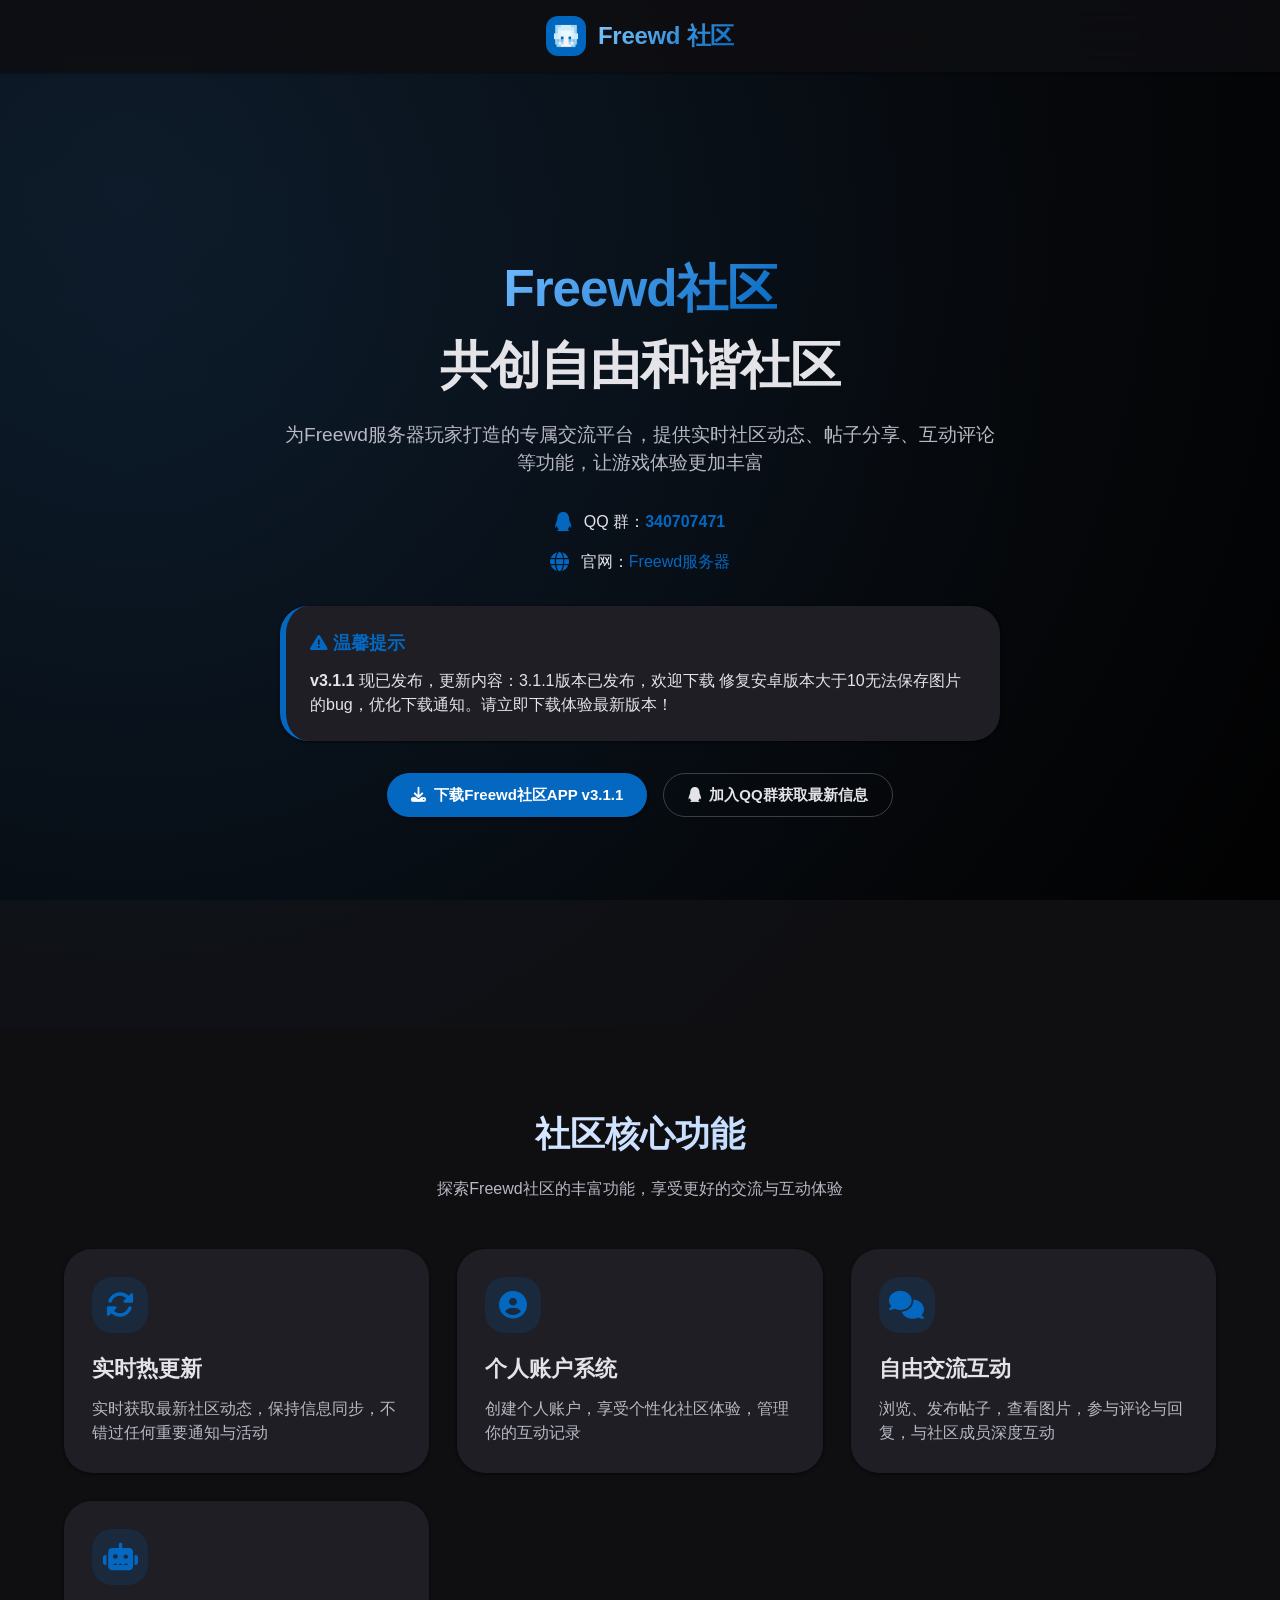
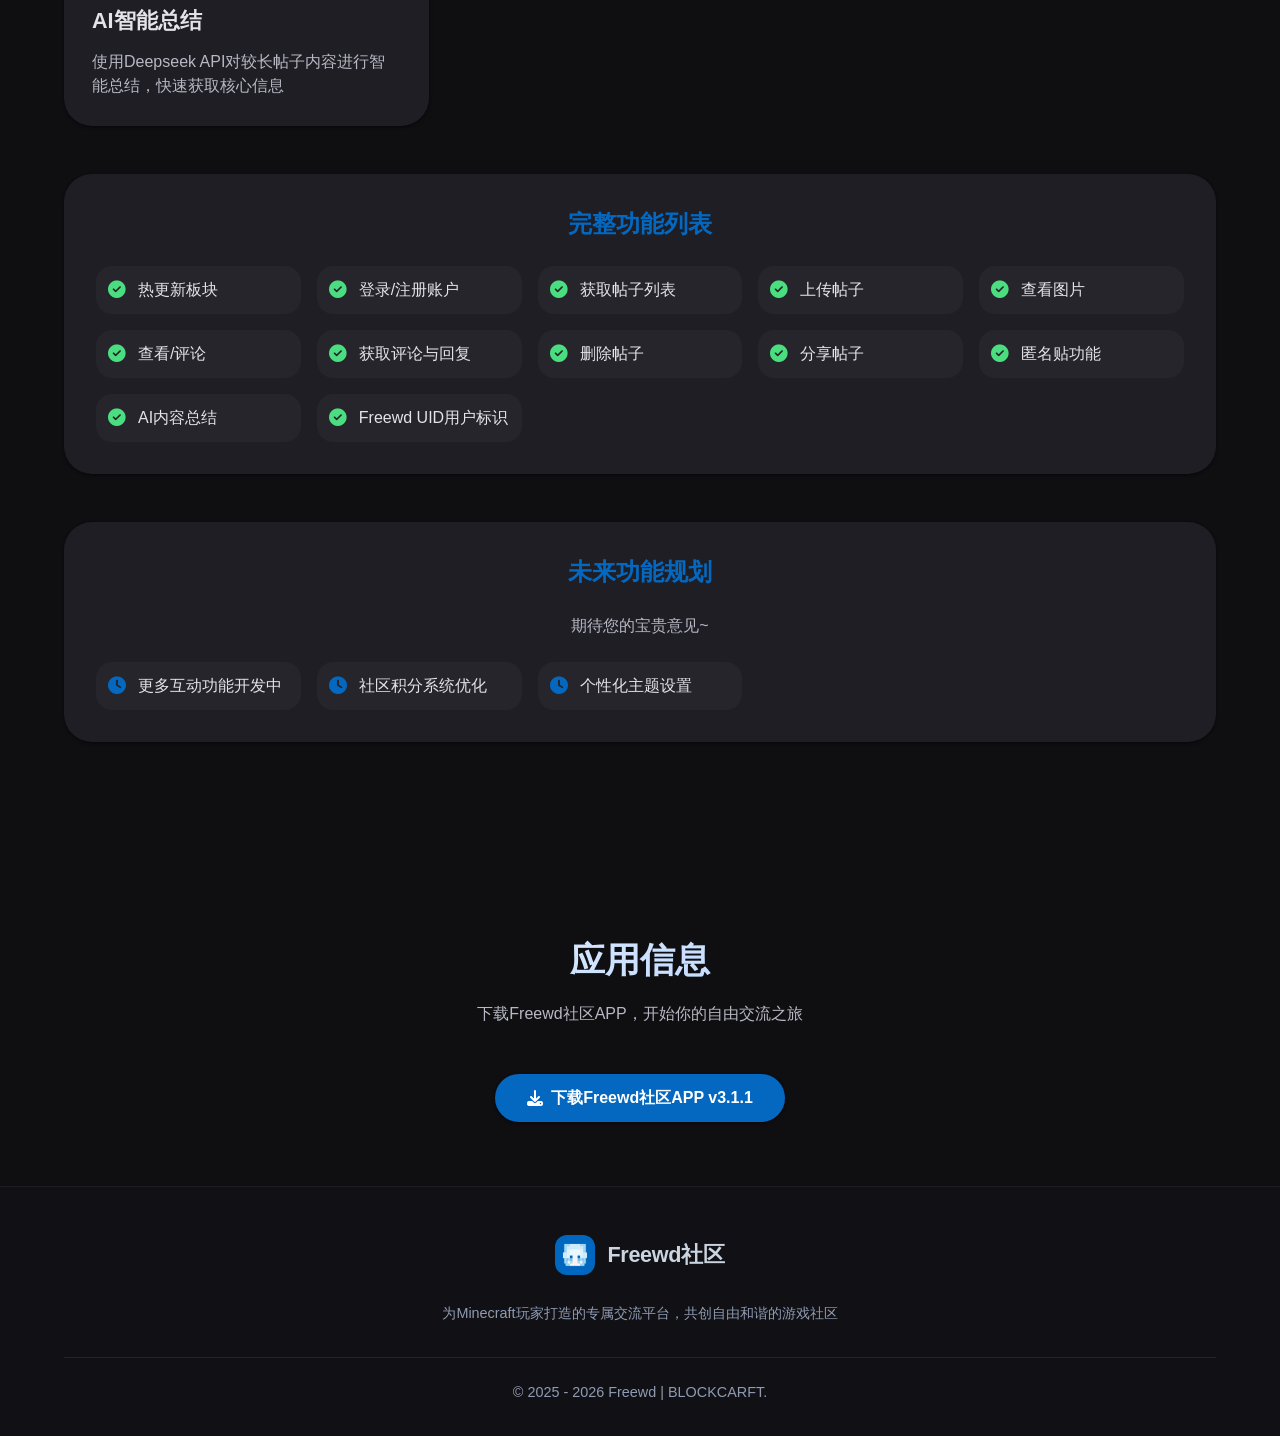
==== commit fa05ce73: "更新 index.html" ====
--- a/index.html
+++ b/index.html
@@ -4,6 +4,7 @@
 <head>
     <meta charset="UTF-8">
     <meta name="viewport" content="width=device-width, initial-scale=1.0, maximum-scale=5.0, user-scalable=yes">
+        <meta name='description' content='Freewd社区官网，作为大家打造的MC社区，从2025年8月13日开始运营至今！欢迎大家前来使用或者提出宝贵的意见' />
     <title>Freewd社区 - 共创自由和谐社区</title>
     <link rel="stylesheet" href="https://cdnjs.cloudflare.com/ajax/libs/font-awesome/6.4.0/css/all.min.css">
     <style>
@@ -13,111 +14,94 @@
             box-sizing: border-box;
         }
 
+        /* Material 3 风格令牌，与服务器官网一致 */
         :root {
-            --primary-color: #4db8ff;
-            --primary-light: #66cfff;
-            --primary-dark: #0077cc;
-            --secondary-color: #f59e0b;
-            --text-primary: #e0e0e0;
-            --text-secondary: #a0a0a0;
-            --bg-light: #111;
-            --bg-white: #0f0f0f;
-            --bg-card: rgba(30, 30, 30, 0.9);
-            --border-color: rgba(100, 100, 100, 0.2);
-            --shadow-sm: 0 1px 3px rgba(0, 0, 0, 0.5);
-            --shadow-md: 0 4px 6px -1px rgba(0, 0, 0, 0.5), 0 2px 4px -1px rgba(0, 0, 0, 0.3);
-            --shadow-lg: 0 10px 15px -3px rgba(0, 0, 0, 0.5), 0 4px 6px -2px rgba(0, 0, 0, 0.3);
-            --radius-sm: 0.375rem;
-            --radius-md: 0.5rem;
-            --radius-lg: 0.75rem;
-            --radius-xl: 1rem;
-            --radius-full: 9999px;
+            --md-sys-color-primary: #0468C0;
+            --md-sys-color-on-primary: #ffffff;
+            --md-sys-color-primary-container: #084c8a;
+            --md-sys-color-surface: #0f0f12;
+            --md-sys-color-surface-variant: #1e1e24;
+            --md-sys-color-on-surface: #e3e3e8;
+            --md-sys-color-on-surface-variant: #b8b8c4;
+            --md-sys-color-outline: #3e3e48;
+            --md-sys-color-secondary: #b0b0c0;
+            --md-sys-color-error: #cf6679;
+            --md-ref-typeface-brand: 'Inter', -apple-system, BlinkMacSystemFont, system-ui;
+            --md-ref-typeface-plain: 'Inter', sans-serif;
+            --md-ref-shape-small: 8px;
+            --md-ref-shape-medium: 16px;
+            --md-ref-shape-large: 28px;
+            --md-ref-shape-extra-large: 36px;
+            --md-ref-elevation-1: 0 1px 3px 1px rgba(0,0,0,0.15), 0 1px 2px 0 rgba(0,0,0,0.3);
+            --md-ref-elevation-2: 0 2px 6px 2px rgba(0,0,0,0.15), 0 1px 2px 0 rgba(0,0,0,0.3);
+            --md-ref-elevation-3: 0 4px 8px 3px rgba(0,0,0,0.15), 0 1px 3px 0 rgba(0,0,0,0.3);
             --navbar-height: 4.5rem;
         }
 
         body {
-            font-family: 'Inter', -apple-system, BlinkMacSystemFont, 'Segoe UI', Roboto, sans-serif;
-            line-height: 1.6;
-            color: var(--text-primary);
-            background-color: var(--bg-light);
-            overflow-x: hidden;
-            background-image: linear-gradient(rgba(0, 0, 0, 0.8), rgba(0, 0, 0, 0.8));
-            background-size: cover;
-            background-position: center;
+            background-color: var(--md-sys-color-surface);
+            color: var(--md-sys-color-on-surface);
+            font-family: var(--md-ref-typeface-plain);
+            line-height: 1.5;
+            padding-top: var(--navbar-height);
+            scroll-behavior: smooth;
+            background-image: radial-gradient(circle at 10% 20%, rgba(4,104,192,0.08) 0%, rgba(0,0,0,0.9) 100%);
             background-attachment: fixed;
-            padding-top: var(--navbar-height);
         }
 
         .container {
-            width: 100%;
             max-width: 1200px;
             margin: 0 auto;
-            padding: 0 1.5rem;
-        }
-
+            padding: 0 24px;
+        }
+
+        /* 导航栏 M3 风格 */
         .navbar {
             position: fixed;
             top: 0;
             width: 100%;
-            background-color: rgba(15, 15, 20, 0.9);
-            backdrop-filter: blur(10px);
+            background: rgba(15, 15, 18, 0.85);
+            backdrop-filter: blur(20px);
             z-index: 1000;
-            box-shadow: var(--shadow-sm);
-            transition: all 0.3s ease;
             height: var(--navbar-height);
+            box-shadow: var(--md-ref-elevation-1);
         }
 
         .nav-container {
             display: flex;
             justify-content: center;
             align-items: center;
-            padding: 1rem 1.5rem;
-            max-width: 1200px;
-            margin: 0 auto;
             height: 100%;
+            padding: 0 24px;
         }
 
         .nav-logo {
             display: flex;
             align-items: center;
-            gap: 0.75rem;
+            gap: 12px;
             text-decoration: none;
         }
 
         .logo-img {
-            height: 2.5rem;
-            width: 2.5rem;
-            border-radius: 8px;
-            filter: drop-shadow(0 2px 4px rgba(77, 184, 255, 0.2));
-            object-fit: contain;
+            height: 40px;
+            width: auto;
+            border-radius: 12px;
         }
 
         .logo-text {
             font-size: 1.5rem;
-            font-weight: 700;
-            background: linear-gradient(135deg, var(--primary-color), var(--primary-light));
+            font-weight: 600;
+            background: linear-gradient(135deg, #80caff, #0468C0);
             -webkit-background-clip: text;
             background-clip: text;
             color: transparent;
-        }
-
+            letter-spacing: -0.3px;
+        }
+
+        /* Hero 区域 */
         .hero {
-            padding: 4rem 0 6rem;
-            background: linear-gradient(135deg, rgba(10, 10, 15, 0.9) 0%, rgba(20, 20, 30, 0.8) 100%);
-            position: relative;
-            overflow: hidden;
-        }
-
-        .hero::before {
-            content: '';
-            position: absolute;
-            top: 0;
-            left: 0;
-            right: 0;
-            height: 100%;
-            background: radial-gradient(circle at 20% 80%, rgba(77, 184, 255, 0.1) 0%, transparent 50%),
-                radial-gradient(circle at 80% 20%, rgba(245, 158, 11, 0.1) 0%, transparent 50%);
-            z-index: 0;
+            padding: 48px 0 80px;
+            background: radial-gradient(circle at 10% 30%, rgba(4,104,192,0.08), transparent 70%);
         }
 
         .hero-container {
@@ -126,417 +110,316 @@
             align-items: center;
             justify-content: center;
             text-align: center;
-            max-width: 1200px;
-            margin: 0 auto;
-            padding: 0 1.5rem;
-            position: relative;
-            z-index: 1;
             min-height: calc(100vh - var(--navbar-height));
         }
 
         .hero-content {
-            flex: 1;
-            max-width: 600px;
-            margin-bottom: 3rem;
+            max-width: 720px;
             width: 100%;
         }
 
         .hero-title {
-            font-size: clamp(2rem, 5vw, 3rem);
-            font-weight: 800;
-            line-height: 1.1;
-            margin-bottom: 1.5rem;
-            letter-spacing: -0.025em;
+            font-size: clamp(2rem, 5vw, 3.2rem);
+            font-weight: 700;
+            letter-spacing: -0.02em;
+            margin-bottom: 1rem;
         }
 
         .gradient-text {
-            background: linear-gradient(135deg, var(--primary-color), var(--secondary-color));
+            background: linear-gradient(135deg, #70b9ff, #0468C0);
             -webkit-background-clip: text;
             background-clip: text;
             color: transparent;
-            display: inline-block;
         }
 
         .hero-description {
-            font-size: clamp(1rem, 2.5vw, 1.25rem);
-            color: var(--text-secondary);
-            margin-bottom: 2.5rem;
-            max-width: 100%;
-        }
-
-        .hero-buttons {
-            display: flex;
-            flex-wrap: wrap;
-            gap: 1rem;
-            justify-content: center;
-            width: 100%;
-        }
-
+            font-size: 1.2rem;
+            color: var(--md-sys-color-on-surface-variant);
+            margin-bottom: 2rem;
+        }
+
+        /* M3 按钮 */
         .btn {
             display: inline-flex;
             align-items: center;
             justify-content: center;
-            padding: 0.875rem 2rem;
-            font-size: 1rem;
+            gap: 8px;
+            padding: 10px 24px;
             font-weight: 600;
-            border-radius: var(--radius-md);
+            font-size: 0.9375rem;
+            border-radius: 999px;
+            transition: all 0.2s cubic-bezier(0.2, 0.9, 0.4, 1.1);
+            cursor: pointer;
+            text-decoration: none;
             border: none;
-            cursor: pointer;
-            transition: all 0.3s ease;
-            text-decoration: none;
-            gap: 0.5rem;
-            width: 100%;
-            max-width: 300px;
         }
 
         .btn-primary {
-            background: linear-gradient(135deg, var(--primary-color), var(--primary-light));
-            color: white;
-            box-shadow: 0 4px 12px rgba(77, 184, 255, 0.3);
+            background-color: var(--md-sys-color-primary);
+            color: var(--md-sys-color-on-primary);
+            box-shadow: var(--md-ref-elevation-1);
         }
 
         .btn-primary:hover {
-            transform: translateY(-2px);
-            box-shadow: 0 8px 20px rgba(77, 184, 255, 0.4);
+            background-color: #0a71d4;
+            box-shadow: var(--md-ref-elevation-2);
+            transform: translateY(-1px);
         }
 
         .btn-secondary {
-            background-color: rgba(255, 255, 255, 0.1);
-            color: var(--text-primary);
-            border: 1px solid var(--border-color);
+            background-color: transparent;
+            color: var(--md-sys-color-on-surface);
+            border: 1px solid var(--md-sys-color-outline);
         }
 
         .btn-secondary:hover {
-            border-color: var(--primary-color);
-            color: var(--primary-color);
-            transform: translateY(-2px);
-            box-shadow: var(--shadow-md);
-        }
-
+            background-color: rgba(4,104,192,0.1);
+            border-color: var(--md-sys-color-primary);
+        }
+
+        /* 温馨提示框 M3 风格 */
         .warning-box {
-            background: linear-gradient(135deg, rgba(245, 158, 11, 0.1), rgba(245, 158, 11, 0.05));
-            border-radius: var(--radius-lg);
+            background-color: var(--md-sys-color-surface-variant);
+            border-radius: var(--md-ref-shape-large);
             padding: 1.5rem;
             margin: 2rem 0;
-            border-left: 4px solid var(--secondary-color);
-            box-shadow: var(--shadow-md);
+            border-left: 6px solid var(--md-sys-color-primary);
+            box-shadow: var(--md-ref-elevation-1);
+            text-align: left;
             width: 100%;
         }
 
         .warning-box h4 {
-            color: var(--secondary-color);
+            color: var(--md-sys-color-primary);
             margin-bottom: 0.75rem;
             font-size: 1.1rem;
         }
 
+        /* 特性卡片 */
         .features {
-            padding: 6rem 0;
-            background-color: var(--bg-white);
+            padding: 80px 0;
+            background-color: var(--md-sys-color-surface);
         }
 
         .section-title {
+            font-size: clamp(2rem, 4vw, 2.2rem);
+            font-weight: 700;
             text-align: center;
-            font-size: clamp(2rem, 4vw, 2.5rem);
-            font-weight: 700;
             margin-bottom: 1rem;
-            color: var(--text-primary);
+            background: linear-gradient(145deg, #ffffff, #9ac4ff);
+            -webkit-background-clip: text;
+            background-clip: text;
+            color: transparent;
         }
 
         .section-subtitle {
             text-align: center;
-            font-size: clamp(1rem, 2vw, 1.125rem);
-            color: var(--text-secondary);
-            margin-bottom: 3rem;
-            max-width: 100%;
-            margin-left: auto;
-            margin-right: auto;
-            padding: 0 1rem;
+            color: var(--md-sys-color-on-surface-variant);
+            max-width: 680px;
+            margin: 0 auto 3rem;
+            font-size: 1rem;
         }
 
         .features-grid {
             display: grid;
-            grid-template-columns: 1fr;
-            gap: 2rem;
-            margin-top: 3rem;
-        }
-
-        @media (min-width: 768px) {
-            .features-grid {
-                grid-template-columns: repeat(2, 1fr);
-            }
-
-            .hero-container {
-                flex-direction: row;
-            }
-            
-            .btn {
-                width: auto;
-            }
+            grid-template-columns: repeat(auto-fit, minmax(280px, 1fr));
+            gap: 28px;
+            margin-top: 20px;
         }
 
         .feature-card {
-            background-color: var(--bg-card);
-            border-radius: var(--radius-lg);
+            background: var(--md-sys-color-surface-variant);
+            border-radius: var(--md-ref-shape-large);
+            padding: 28px;
+            transition: all 0.25s;
+            box-shadow: var(--md-ref-elevation-1);
+        }
+
+        .feature-card:hover {
+            transform: translateY(-4px);
+            box-shadow: var(--md-ref-elevation-3);
+            background: #25252d;
+        }
+
+        .feature-icon {
+            background: rgba(4,104,192,0.15);
+            width: 56px;
+            height: 56px;
+            border-radius: 20px;
+            display: flex;
+            align-items: center;
+            justify-content: center;
+            margin-bottom: 20px;
+        }
+
+        .feature-icon i {
+            font-size: 28px;
+            color: var(--md-sys-color-primary);
+        }
+
+        .feature-card h3 {
+            font-size: 1.35rem;
+            margin-bottom: 12px;
+        }
+
+        .feature-card p {
+            color: var(--md-sys-color-on-surface-variant);
+            line-height: 1.5;
+        }
+
+        /* 功能列表卡片 */
+        .function-list {
+            background: var(--md-sys-color-surface-variant);
+            border-radius: var(--md-ref-shape-large);
             padding: 2rem;
-            box-shadow: var(--shadow-md);
-            border: 1px solid transparent;
-            transition: all 0.3s ease;
-            display: flex;
-            flex-direction: column;
-            align-items: flex-start;
-            width: 100%;
-        }
-
-        .feature-card:hover {
-            transform: translateY(-8px);
-            box-shadow: var(--shadow-lg);
-            border-color: var(--primary-light);
-        }
-
-        .feature-icon {
-            width: 3.5rem;
-            height: 3.5rem;
-            border-radius: var(--radius-lg);
-            background: linear-gradient(135deg, rgba(77, 184, 255, 0.1), rgba(77, 184, 255, 0.05));
-            display: flex;
-            align-items: center;
+            margin: 3rem 0;
+            box-shadow: var(--md-ref-elevation-1);
+        }
+
+        .function-list h3 {
+            color: var(--md-sys-color-primary);
+            margin-bottom: 1.5rem;
+            font-size: 1.5rem;
+            text-align: center;
+        }
+
+        .function-grid {
+            display: grid;
+            grid-template-columns: repeat(auto-fill, minmax(200px, 1fr));
+            gap: 1rem;
+        }
+
+        .function-item {
+            display: flex;
+            align-items: center;
+            gap: 0.75rem;
+            padding: 0.75rem;
+            background: rgba(255,255,255,0.03);
+            border-radius: var(--md-ref-shape-medium);
+            color: var(--md-sys-color-on-surface);
+        }
+
+        .function-item i {
+            color: #4ade80;
+            font-size: 1.1rem;
+            flex-shrink: 0;
+        }
+
+        .function-item.pending i {
+            color: var(--md-sys-color-primary);
+        }
+
+        /* 下载区域 */
+        .server-info {
+            padding: 64px 0;
+            background: var(--md-sys-color-surface);
+        }
+
+        .btn-group {
+            display: flex;
             justify-content: center;
-            margin-bottom: 1.5rem;
-        }
-
-        .feature-icon i {
-            font-size: 1.75rem;
-            color: var(--primary-color);
-        }
-
-        .feature-card h3 {
-            font-size: 1.25rem;
-            font-weight: 600;
-            margin-bottom: 0.75rem;
-            color: var(--text-primary);
-        }
-
-        .feature-card p {
-            color: var(--text-secondary);
-            line-height: 1.7;
-        }
-
-        .server-info {
-            padding: 4rem 0;
-            background-color: var(--bg-white);
-        }
-
-        .btn-group {
-            display: flex;
-            flex-wrap: wrap;
-            justify-content: center;
-            gap: 1.5rem;
-            margin: 3rem 0;
-            width: 100%;
+            margin-top: 2rem;
         }
 
         .btn-download {
-            background: linear-gradient(135deg, var(--primary-color), var(--primary-light));
+            background-color: var(--md-sys-color-primary);
             color: white;
-            width: 100%;
-            max-width: 300px;
-            box-shadow: 0 4px 12px rgba(77, 184, 255, 0.3);
+            box-shadow: var(--md-ref-elevation-1);
+            border-radius: 999px;
+            padding: 12px 32px;
+            font-size: 1rem;
         }
 
         .btn-download:hover {
-            transform: translateY(-2px);
-            box-shadow: 0 8px 20px rgba(77, 184, 255, 0.4);
-        }
-
-        .footer {
-            background-color: var(--text-primary);
-            color: var(--bg-light);
-            padding: 4rem 0 2rem;
-            text-align: center;
-        }
-
-        .footer-content {
-            display: grid;
-            grid-template-columns: 1fr;
-            gap: 3rem;
-            margin-bottom: 3rem;
-        }
-
-        .footer-logo {
-            display: flex;
-            align-items: center;
-            justify-content: center;
-            gap: 0.75rem;
-            margin-bottom: 1rem;
-        }
-
-        .footer p {
-            color: #666;
-            line-height: 1.7;
-            max-width: 500px;
-            margin: 0 auto;
-        }
-
-        .footer-bottom {
-            border-top: 1px solid rgba(255, 255, 255, 0.1);
-            padding-top: 2rem;
-            text-align: center;
-            color: #888;
-            font-size: 0.875rem;
-        }
-
+            background-color: #0a71d4;
+            transform: translateY(-1px);
+            box-shadow: var(--md-ref-elevation-2);
+        }
+
+        /* 联系方式 */
         .contact-info {
             display: flex;
             flex-direction: column;
             gap: 1rem;
             margin: 2rem 0;
             align-items: center;
-            width: 100%;
         }
 
         .contact-item {
             display: flex;
             align-items: center;
             gap: 0.75rem;
-            color: var(--text-primary);
             flex-wrap: wrap;
             justify-content: center;
         }
 
         .contact-item i {
-            color: var(--primary-color);
+            color: var(--md-sys-color-primary);
             font-size: 1.2rem;
         }
 
         .contact-item a {
-            color: var(--primary-light);
+            color: var(--md-sys-color-primary);
             text-decoration: none;
-            word-break: break-all;
         }
 
         .contact-item a:hover {
             text-decoration: underline;
         }
 
-        .function-list {
-            background-color: var(--bg-card);
-            border-radius: var(--radius-lg);
-            padding: 2rem;
-            margin: 3rem 0;
-            box-shadow: var(--shadow-md);
-            width: 100%;
-        }
-
-        .function-list h3 {
-            color: var(--primary-light);
-            margin-bottom: 1.5rem;
-            font-size: 1.5rem;
+        /* Footer 保持原样 */
+        .footer {
+            background-color: #111115;
+            color: #b0b0bc;
+            padding: 48px 0 32px;
             text-align: center;
-        }
-
-        .function-grid {
-            display: grid;
-            grid-template-columns: 1fr;
-            gap: 1rem;
-            margin-top: 1.5rem;
-        }
-
-        @media (min-width: 640px) {
-            .function-grid {
-                grid-template-columns: repeat(2, 1fr);
-            }
-        }
-
-        @media (min-width: 1024px) {
-            .function-grid {
-                grid-template-columns: repeat(3, 1fr);
-            }
-        }
-
-        .function-item {
-            display: flex;
-            align-items: center;
-            padding: 0.75rem;
-            color: var(--text-primary);
-            background-color: rgba(255, 255, 255, 0.05);
-            border-radius: var(--radius-md);
-        }
-
-        .function-item i {
-            color: #4ade80;
-            margin-right: 0.75rem;
-            font-size: 1.1rem;
-            flex-shrink: 0;
-        }
-
-        .function-item.pending i {
-            color: var(--secondary-color);
-        }
-
-        @media (max-width: 768px) {
-            .hero-title {
-                font-size: 2.5rem;
-            }
-
-            .hero-description {
-                font-size: 1.125rem;
-            }
-
-            .section-title {
-                font-size: 2rem;
-            }
-
-            .btn-group {
-                flex-direction: column;
-                align-items: center;
-            }
-            
-            .hero-buttons {
-                flex-direction: column;
-                align-items: center;
-            }
-        }
-
-        @media (max-width: 640px) {
-            body {
-                padding-top: 4rem;
-            }
-
-            .hero {
-                padding: 2rem 0 4rem;
-            }
-
-            .hero-title {
-                font-size: 2rem;
-            }
-
-            .hero-description {
-                font-size: 1rem;
-            }
-
-            .btn {
-                padding: 0.75rem 1.5rem;
-                font-size: 0.875rem;
-            }
-
-            .features,
-            .server-info {
-                padding: 4rem 0;
-            }
-
-            .feature-card {
-                padding: 1.5rem;
-            }
-            
-            .container {
-                padding: 0 1rem;
-            }
-        }
-
+            border-top: 1px solid rgba(255,255,255,0.05);
+        }
+
+        .footer-content {
+            display: flex;
+            flex-direction: column;
+            align-items: center;
+            gap: 16px;
+            margin-bottom: 32px;
+        }
+
+        .footer-logo {
+            display: flex;
+            align-items: center;
+            gap: 12px;
+            margin-bottom: 12px;
+        }
+
+        .footer-logo .logo-img {
+            height: 40px;
+        }
+
+        .footer-logo .logo-text {
+            font-size: 1.35rem;
+            background: none;
+            color: #cbd5e1;
+            -webkit-background-clip: unset;
+            background-clip: unset;
+        }
+
+        .footer p {
+            color: #8f9bb3;
+            font-size: 0.9rem;
+        }
+
+        .footer-bottom {
+            border-top: 1px solid rgba(255,255,255,0.08);
+            padding-top: 24px;
+            font-size: 0.8rem;
+            color: #6e7a8e;
+        }
+
+        /* 淡入动画 */
         .fade-in {
             opacity: 0;
-            transform: translateY(20px);
-            transition: opacity 0.8s ease, transform 0.8s ease;
+            transform: translateY(16px);
+            transition: opacity 0.7s ease, transform 0.7s ease;
         }
 
         .fade-in.visible {
@@ -544,10 +427,26 @@
             transform: translateY(0);
         }
 
-        /* 临时加载状态 */
-        .btn-loading {
-            opacity: 0.7;
-            cursor: wait;
+        /* 响应式 */
+        @media (max-width: 768px) {
+            .container {
+                padding: 0 16px;
+            }
+            .hero-title {
+                font-size: 2.2rem;
+            }
+            .hero-description {
+                font-size: 1rem;
+            }
+            .btn {
+                padding: 8px 20px;
+            }
+            .feature-card {
+                padding: 20px;
+            }
+            .function-grid {
+                grid-template-columns: 1fr;
+            }
         }
     </style>
 </head>
@@ -563,11 +462,11 @@
     </nav>
 
     <section class="hero">
-        <div class="hero-container">
+        <div class="container hero-container">
             <div class="hero-content fade-in">
                 <h1 class="hero-title">
-                    <span class="gradient-text">Freewd社区</span>
-                    <br />共创自由和谐社区
+                    <span class="gradient-text">Freewd社区</span><br>
+                    共创自由和谐社区
                 </h1>
                 <p class="hero-description">
                     为Freewd服务器玩家打造的专属交流平台，提供实时社区动态、帖子分享、互动评论等功能，让游戏体验更加丰富
@@ -576,8 +475,7 @@
                 <div class="contact-info fade-in">
                     <div class="contact-item">
                         <i class="fab fa-qq"></i>
-                        <span>QQ 群：<a
-                                href="http://qm.qq.com/cgi-bin/qm/qr?_wv=1027&k=TUPA9W0spTbA3ba3zbzBIAirJCahdDMe&authKey=JpCwLmkZ1pXDUuCdr5u7c2cwwAiuuwFCByAxpxJWpCYXeeC0IYfZCyh5IBcCCT51&noverify=0&group_code=340707471"><strong>340707471</strong></a></span>
+                        <span>QQ 群：<a href="http://qm.qq.com/cgi-bin/qm/qr?_wv=1027&k=TUPA9W0spTbA3ba3zbzBIAirJCahdDMe&authKey=JpCwLmkZ1pXDUuCdr5u7c2cwwAiuuwFCByAxpxJWpCYXeeC0IYfZCyh5IBcCCT51&noverify=0&group_code=340707471"><strong>340707471</strong></a></span>
                     </div>
                     <div class="contact-item">
                         <i class="fas fa-globe"></i>
@@ -585,19 +483,16 @@
                     </div>
                 </div>
 
-                <!-- 动态温馨提示框 -->
                 <div class="warning-box fade-in" id="dynamicWarningBox">
                     <h4><i class="fas fa-exclamation-triangle"></i> 温馨提示</h4>
                     <p id="warningText">正在检查更新，请稍后...</p>
                 </div>
 
-                <div class="hero-buttons">
-                    <!-- 首屏下载按钮：改为直接下载，使用动态链接 -->
+                <div class="hero-buttons" style="display: flex; gap: 1rem; justify-content: center; flex-wrap: wrap;">
                     <a id="heroDownloadBtn" href="#" class="btn btn-primary">
                         <i class="fas fa-download"></i> 获取下载链接...
                     </a>
-                    <a href="http://qm.qq.com/cgi-bin/qm/qr?_wv=1027&k=TUPA9W0spTbA3ba3zbzBIAirJCahdDMe&authKey=JpCwLmkZ1pXDUuCdr5u7c2cwwAiuuwFCByAxpxJWpCYXeeC0IYfZCyh5IBcCCT51&noverify=0&group_code=340707471"
-                        class="btn btn-secondary">
+                    <a href="http://qm.qq.com/cgi-bin/qm/qr?_wv=1027&k=TUPA9W0spTbA3ba3zbzBIAirJCahdDMe&authKey=JpCwLmkZ1pXDUuCdr5u7c2cwwAiuuwFCByAxpxJWpCYXeeC0IYfZCyh5IBcCCT51&noverify=0&group_code=340707471" class="btn btn-secondary">
                         <i class="fab fa-qq"></i> 加入QQ群获取最新信息
                     </a>
                 </div>
@@ -611,30 +506,22 @@
             <p class="section-subtitle fade-in">探索Freewd社区的丰富功能，享受更好的交流与互动体验</p>
             <div class="features-grid">
                 <div class="feature-card fade-in">
-                    <div class="feature-icon">
-                        <i class="fas fa-sync-alt"></i>
-                    </div>
+                    <div class="feature-icon"><i class="fas fa-sync-alt"></i></div>
                     <h3>实时热更新</h3>
                     <p>实时获取最新社区动态，保持信息同步，不错过任何重要通知与活动</p>
                 </div>
                 <div class="feature-card fade-in">
-                    <div class="feature-icon">
-                        <i class="fas fa-user-circle"></i>
-                    </div>
+                    <div class="feature-icon"><i class="fas fa-user-circle"></i></div>
                     <h3>个人账户系统</h3>
                     <p>创建个人账户，享受个性化社区体验，管理你的互动记录</p>
                 </div>
                 <div class="feature-card fade-in">
-                    <div class="feature-icon">
-                        <i class="fas fa-comments"></i>
-                    </div>
+                    <div class="feature-icon"><i class="fas fa-comments"></i></div>
                     <h3>自由交流互动</h3>
                     <p>浏览、发布帖子，查看图片，参与评论与回复，与社区成员深度互动</p>
                 </div>
                 <div class="feature-card fade-in">
-                    <div class="feature-icon">
-                        <i class="fas fa-robot"></i>
-                    </div>
+                    <div class="feature-icon"><i class="fas fa-robot"></i></div>
                     <h3>AI智能总结</h3>
                     <p>使用Deepseek API对较长帖子内容进行智能总结，快速获取核心信息</p>
                 </div>
@@ -660,7 +547,7 @@
 
             <div class="function-list fade-in">
                 <h3>未来功能规划</h3>
-                <p style="color: var(--text-secondary); margin-bottom: 1.5rem; text-align: center;">期待您的宝贵意见~</p>
+                <p style="color: var(--md-sys-color-on-surface-variant); margin-bottom: 1.5rem; text-align: center;">期待您的宝贵意见~</p>
                 <div class="function-grid">
                     <div class="function-item pending"><i class="fas fa-clock"></i><span>更多互动功能开发中</span></div>
                     <div class="function-item pending"><i class="fas fa-clock"></i><span>社区积分系统优化</span></div>
@@ -674,9 +561,7 @@
         <div class="container">
             <h2 class="section-title fade-in">应用信息</h2>
             <p class="section-subtitle fade-in">下载Freewd社区APP，开始你的自由交流之旅</p>
-
             <div class="btn-group">
-                <!-- 下载区域按钮，同样使用动态链接 -->
                 <a id="sectionDownloadBtn" href="#" class="btn btn-download">
                     <i class="fas fa-download"></i> 获取下载链接...
                 </a>
@@ -687,113 +572,66 @@
     <footer class="footer">
         <div class="container">
             <div class="footer-content">
-                <div class="footer-section">
-                    <div class="footer-logo">
-                        <img src="/img/index/FreewdIcon.png" alt="Freewd社区" class="logo-img">
-                        <span class="logo-text">Freewd社区</span>
-                    </div>
-                    <p>为Minecraft玩家打造的专属交流平台，共创自由和谐的游戏社区</p>
-                </div>
+                <div class="footer-logo">
+                    <img src="/img/index/FreewdIcon.png" alt="Freewd社区" class="logo-img">
+                    <span class="logo-text">Freewd社区</span>
+                </div>
+                <p>为Minecraft玩家打造的专属交流平台，共创自由和谐的游戏社区</p>
             </div>
             <div class="footer-bottom">
-                <p>&copy; 2026 BLOCKCARFT.</p>
+                <p>&copy; 2025 - 2026 Freewd | BLOCKCARFT.</p>
             </div>
         </div>
     </footer>
 
     <script>
         document.addEventListener("DOMContentLoaded", function () {
-            // 淡入动画观察器
+            // 淡入动画
             const fadeElements = document.querySelectorAll('.fade-in');
-            const fadeInObserver = new IntersectionObserver((entries) => {
+            const observer = new IntersectionObserver((entries) => {
                 entries.forEach(entry => {
                     if (entry.isIntersecting) {
                         entry.target.classList.add('visible');
+                        observer.unobserve(entry.target);
                     }
                 });
             }, { threshold: 0.1 });
-            fadeElements.forEach(element => {
-                fadeInObserver.observe(element);
-            });
-
-            // 平滑滚动（只保留锚点链接，但首屏下载按钮已改为直接下载，不再需要滚动）
-            document.querySelectorAll('a[href^="#"]:not(.btn-primary)').forEach(anchor => {
-                anchor.addEventListener('click', function (e) {
-                    const targetId = this.getAttribute('href');
-                    if (targetId === '#') return;
-                    const targetElement = document.querySelector(targetId);
-                    if (targetElement) {
-                        e.preventDefault();
-                        window.scrollTo({
-                            top: targetElement.offsetTop - 80,
-                            behavior: 'smooth'
-                        });
-                    }
-                });
-            });
-
-            // ----- 核心：从 /app/api/update.json 获取 download_link 并更新两个下载按钮 -----
+            fadeElements.forEach(el => observer.observe(el));
+
+            // 动态下载链接
             const heroBtn = document.getElementById('heroDownloadBtn');
             const sectionBtn = document.getElementById('sectionDownloadBtn');
             const warningTextP = document.getElementById('warningText');
-            
-            // 后备下载链接（原3.0.3.2版本）
             const fallbackDownloadUrl = "https://f2.freewd.top/download/Freewd社区_3.0.3.2.APK";
             const fallbackMsg = "3.0.0 重构大部分接口，请大家更新最新版";
-            
-            // 通用更新按钮函数
+
             function updateButtons(downloadUrl, versionText = '') {
-                if (!downloadUrl || downloadUrl === '#') {
-                    downloadUrl = fallbackDownloadUrl;
-                }
-                // 更新首屏按钮
+                if (!downloadUrl || downloadUrl === '#') downloadUrl = fallbackDownloadUrl;
                 if (heroBtn) {
                     heroBtn.href = downloadUrl;
-                    let btnHtml = `<i class="fas fa-download"></i> 下载Freewd社区APP`;
-                    if (versionText) {
-                        btnHtml += ` ${versionText}`;
-                    }
-                    heroBtn.innerHTML = btnHtml;
+                    heroBtn.innerHTML = `<i class="fas fa-download"></i> 下载Freewd社区APP${versionText ? ' ' + versionText : ''}`;
                     heroBtn.classList.remove('btn-loading');
                 }
-                // 更新下载区域按钮
                 if (sectionBtn) {
                     sectionBtn.href = downloadUrl;
-                    let btnHtml = `<i class="fas fa-download"></i> 下载Freewd社区APP`;
-                    if (versionText) {
-                        btnHtml += ` ${versionText}`;
-                    }
-                    sectionBtn.innerHTML = btnHtml;
+                    sectionBtn.innerHTML = `<i class="fas fa-download"></i> 下载Freewd社区APP${versionText ? ' ' + versionText : ''}`;
                     sectionBtn.classList.remove('btn-loading');
                 }
             }
-            
-            // 显示加载状态（初始）
-            if (heroBtn) {
-                heroBtn.innerHTML = '<i class="fas fa-spinner fa-pulse"></i> 检查更新...';
-                heroBtn.classList.add('btn-loading');
-            }
-            if (sectionBtn) {
-                sectionBtn.innerHTML = '<i class="fas fa-spinner fa-pulse"></i> 检查更新...';
-                sectionBtn.classList.add('btn-loading');
-            }
-            
-            // 请求远程配置
+
+            if (heroBtn) heroBtn.classList.add('btn-loading');
+            if (sectionBtn) sectionBtn.classList.add('btn-loading');
+
             fetch('/app/api/update.json')
-                .then(response => {
-                    if (!response.ok) {
-                        throw new Error(`HTTP ${response.status}`);
-                    }
-                    return response.json();
+                .then(res => {
+                    if (!res.ok) throw new Error(`HTTP ${res.status}`);
+                    return res.json();
                 })
                 .then(data => {
-                    console.log('版本信息获取成功:', data);
                     let downloadLink = data.download_link;
                     let versionNum = data.version;
                     let updateMsg = data.msg || '带来更好的体验与修复';
                     let versionDisplay = '';
-                    
-                    // 格式化版本号
                     if (versionNum !== undefined && !isNaN(versionNum)) {
                         const major = Math.floor(versionNum / 100);
                         const minor = Math.floor((versionNum % 100) / 10);
@@ -803,34 +641,18 @@
                         const match = downloadLink.match(/(\d+\.\d+\.\d+)/);
                         if (match) versionDisplay = `v${match[1]}`;
                     }
-                    
-                    // 校验下载链接有效性
-                    let finalDownloadUrl = (downloadLink && typeof downloadLink === 'string' && downloadLink.startsWith('http')) 
-                        ? downloadLink 
-                        : fallbackDownloadUrl;
-                    
-                    // 更新两个按钮
-                    updateButtons(finalDownloadUrl, versionDisplay);
-                    
-                    // 更新温馨提示框
+                    const finalUrl = (downloadLink && typeof downloadLink === 'string' && downloadLink.startsWith('http')) ? downloadLink : fallbackDownloadUrl;
+                    updateButtons(finalUrl, versionDisplay);
                     if (warningTextP) {
-                        if (versionDisplay) {
-                            warningTextP.innerHTML = `<strong>${versionDisplay}</strong> 现已发布，更新内容：${updateMsg}。请立即下载体验最新版本！`;
-                        } else {
-                            warningTextP.innerHTML = `新版已发布：${updateMsg}。点击上方按钮下载最新APP。`;
-                        }
+                        warningTextP.innerHTML = versionDisplay ? `<strong>${versionDisplay}</strong> 现已发布，更新内容：${updateMsg}。请立即下载体验最新版本！` : `新版已发布：${updateMsg}。点击上方按钮下载最新APP。`;
                     }
                 })
-                .catch(error => {
-                    console.error('获取 /app/api/update.json 失败，使用后备链接:', error);
-                    // 降级：使用原有硬编码链接，并恢复提示框原始信息
+                .catch(err => {
+                    console.error('获取版本信息失败', err);
                     updateButtons(fallbackDownloadUrl, '');
-                    if (warningTextP) {
-                        warningTextP.innerHTML = fallbackMsg + ' (暂时无法获取版本信息，请稍后重试)';
-                    }
+                    if (warningTextP) warningTextP.innerHTML = fallbackMsg + ' (暂时无法获取版本信息，请稍后重试)';
                 });
-            
-            // 为两个下载按钮添加点击时的额外安全检查（防止极少数情况下 href 仍为 #）
+
             function addDownloadGuard(btn) {
                 if (!btn) return;
                 btn.addEventListener('click', function(e) {
@@ -839,7 +661,6 @@
                         alert('下载链接尚未就绪，请稍后点击或刷新页面重试。');
                         return false;
                     }
-                    // 如果链接有效，允许跳转下载
                     return true;
                 });
             }
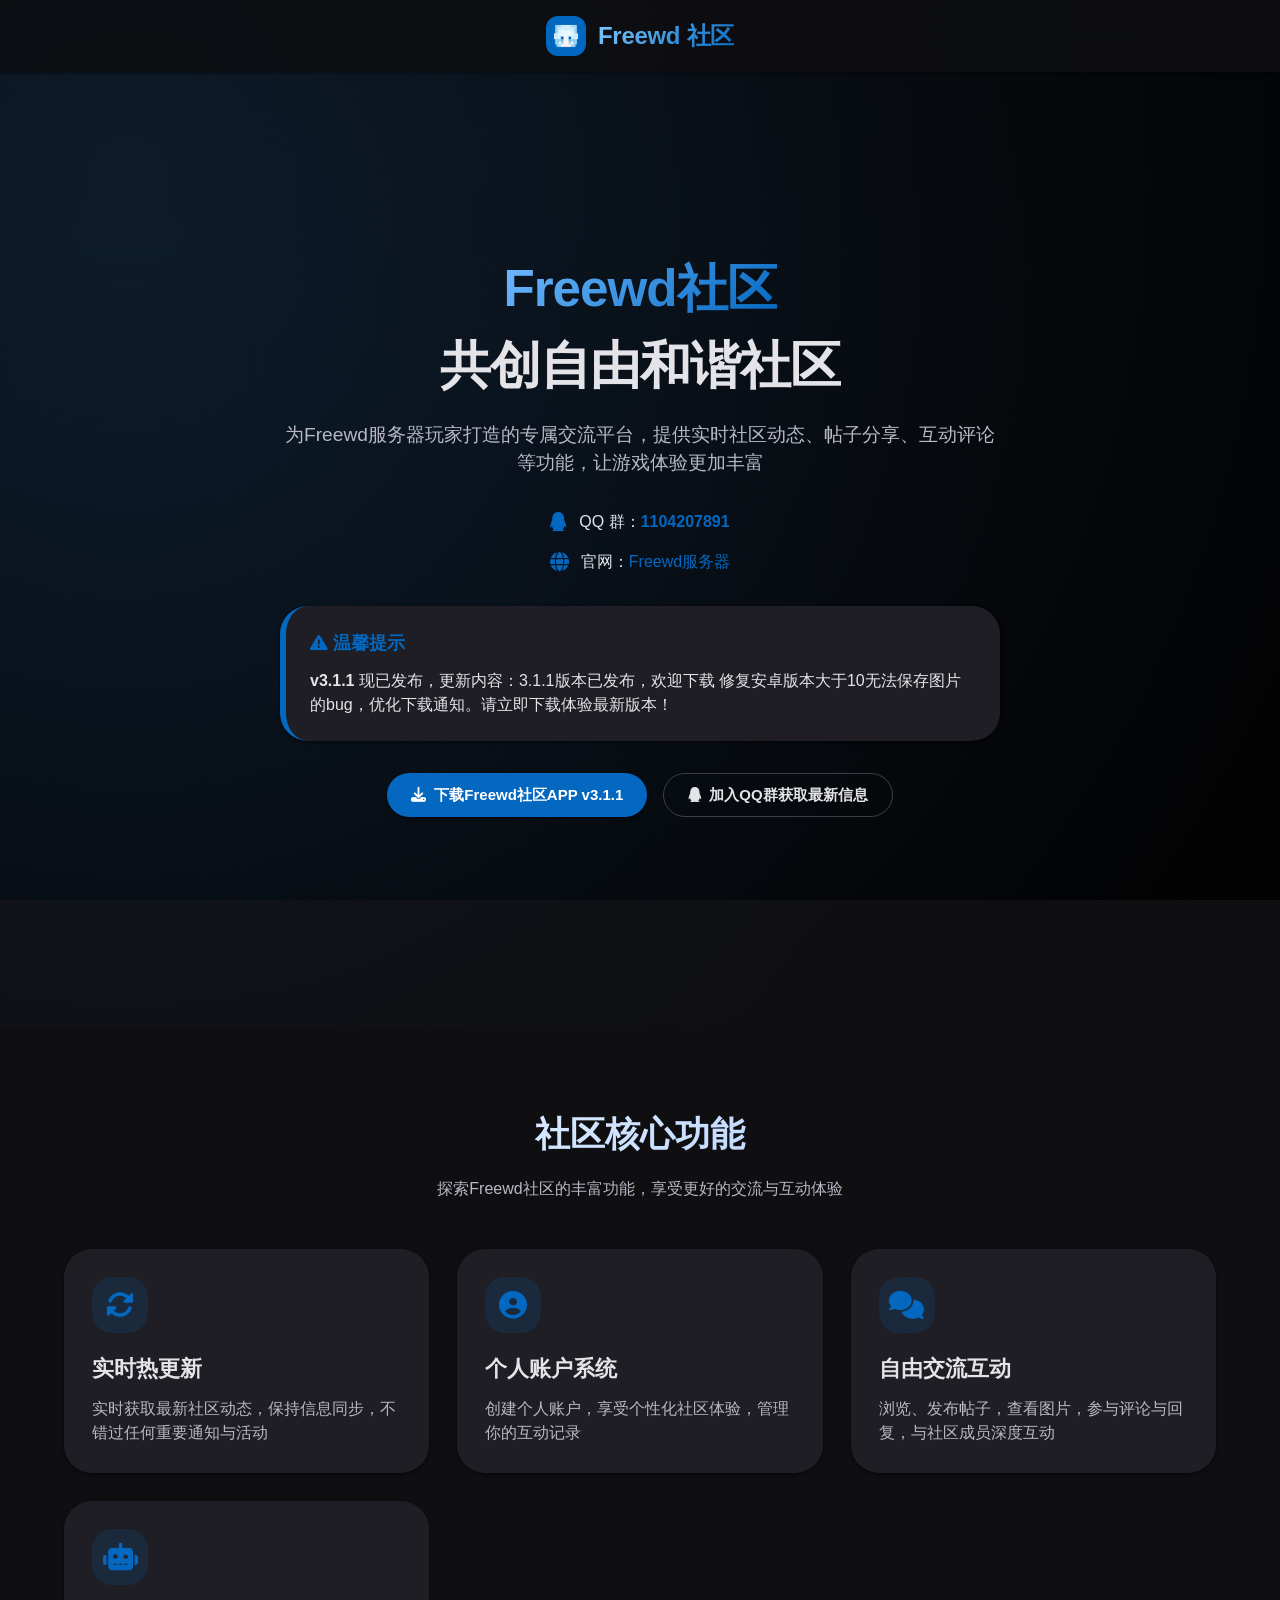
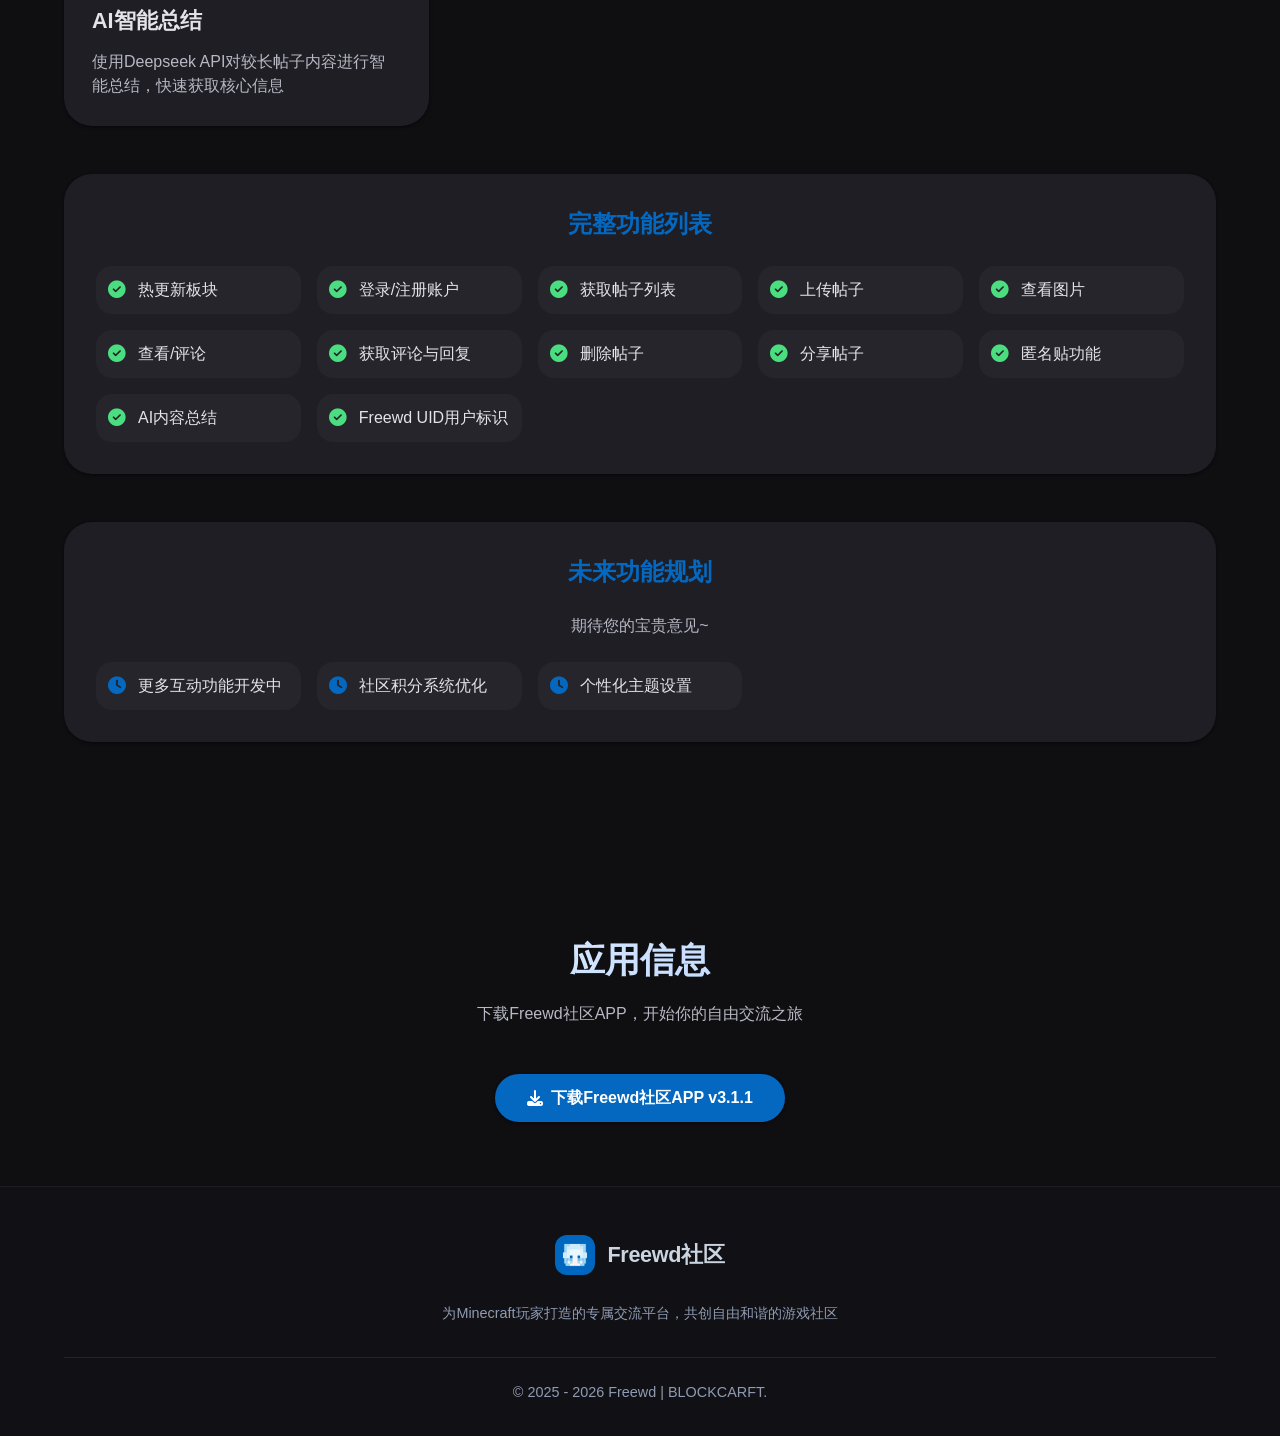
==== commit 5844b437: "更新 index.html" ====
--- a/index.html
+++ b/index.html
@@ -475,7 +475,7 @@
                 <div class="contact-info fade-in">
                     <div class="contact-item">
                         <i class="fab fa-qq"></i>
-                        <span>QQ 群：<a href="http://qm.qq.com/cgi-bin/qm/qr?_wv=1027&k=TUPA9W0spTbA3ba3zbzBIAirJCahdDMe&authKey=JpCwLmkZ1pXDUuCdr5u7c2cwwAiuuwFCByAxpxJWpCYXeeC0IYfZCyh5IBcCCT51&noverify=0&group_code=340707471"><strong>340707471</strong></a></span>
+                        <span>QQ 群：<a href="https://qun.qq.com/universal-share/share?ac=1&authKey=4p75f%2FL0lxRwSPMBUCf4C41aNnEDugL%2B0hMx3jqUSp6EvuV8m7ejYJkojs%2BiPB%2Bj&busi_data=eyJncm91cENvZGUiOiIxMTA0MjA3ODkxIiwidG9rZW4iOiJMdFNZanhLaDZxczluMjVOVlNnMXk3Mm1yVnkrM29vaFUyU1hFUGdwMUlVeHlCVlpnY01lanZjcWtVV01pb1N3IiwidWluIjoiMjIxNjM2ODcwNSJ9&data=N2DPMSnSv00Xh19ZZsRtAtmCCba7FTeZd2DHiMb36XJyhsw_F0-jNJHMElPzuj9-IRs-F6zCBamDLx8cNFHl_A&svctype=4&tempid=h5_group_info"><strong>1104207891</strong></a></span>
                     </div>
                     <div class="contact-item">
                         <i class="fas fa-globe"></i>
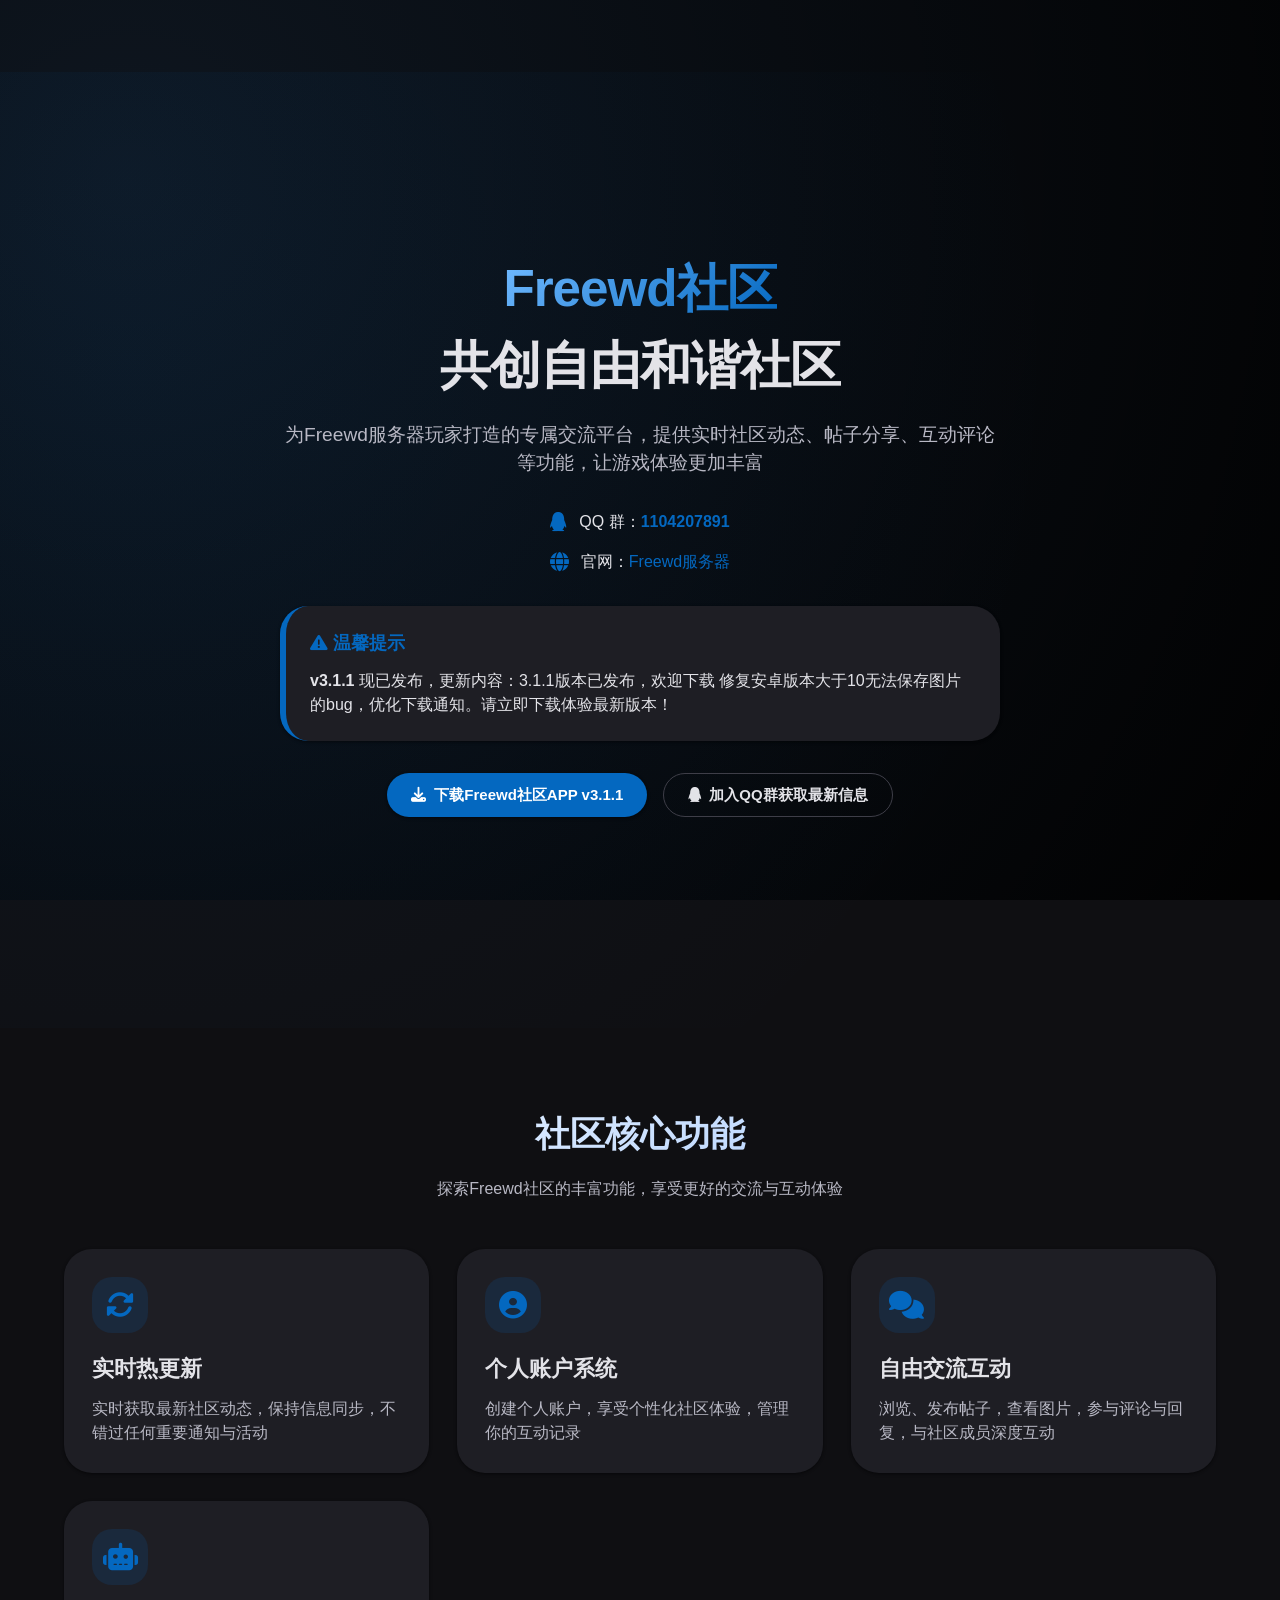
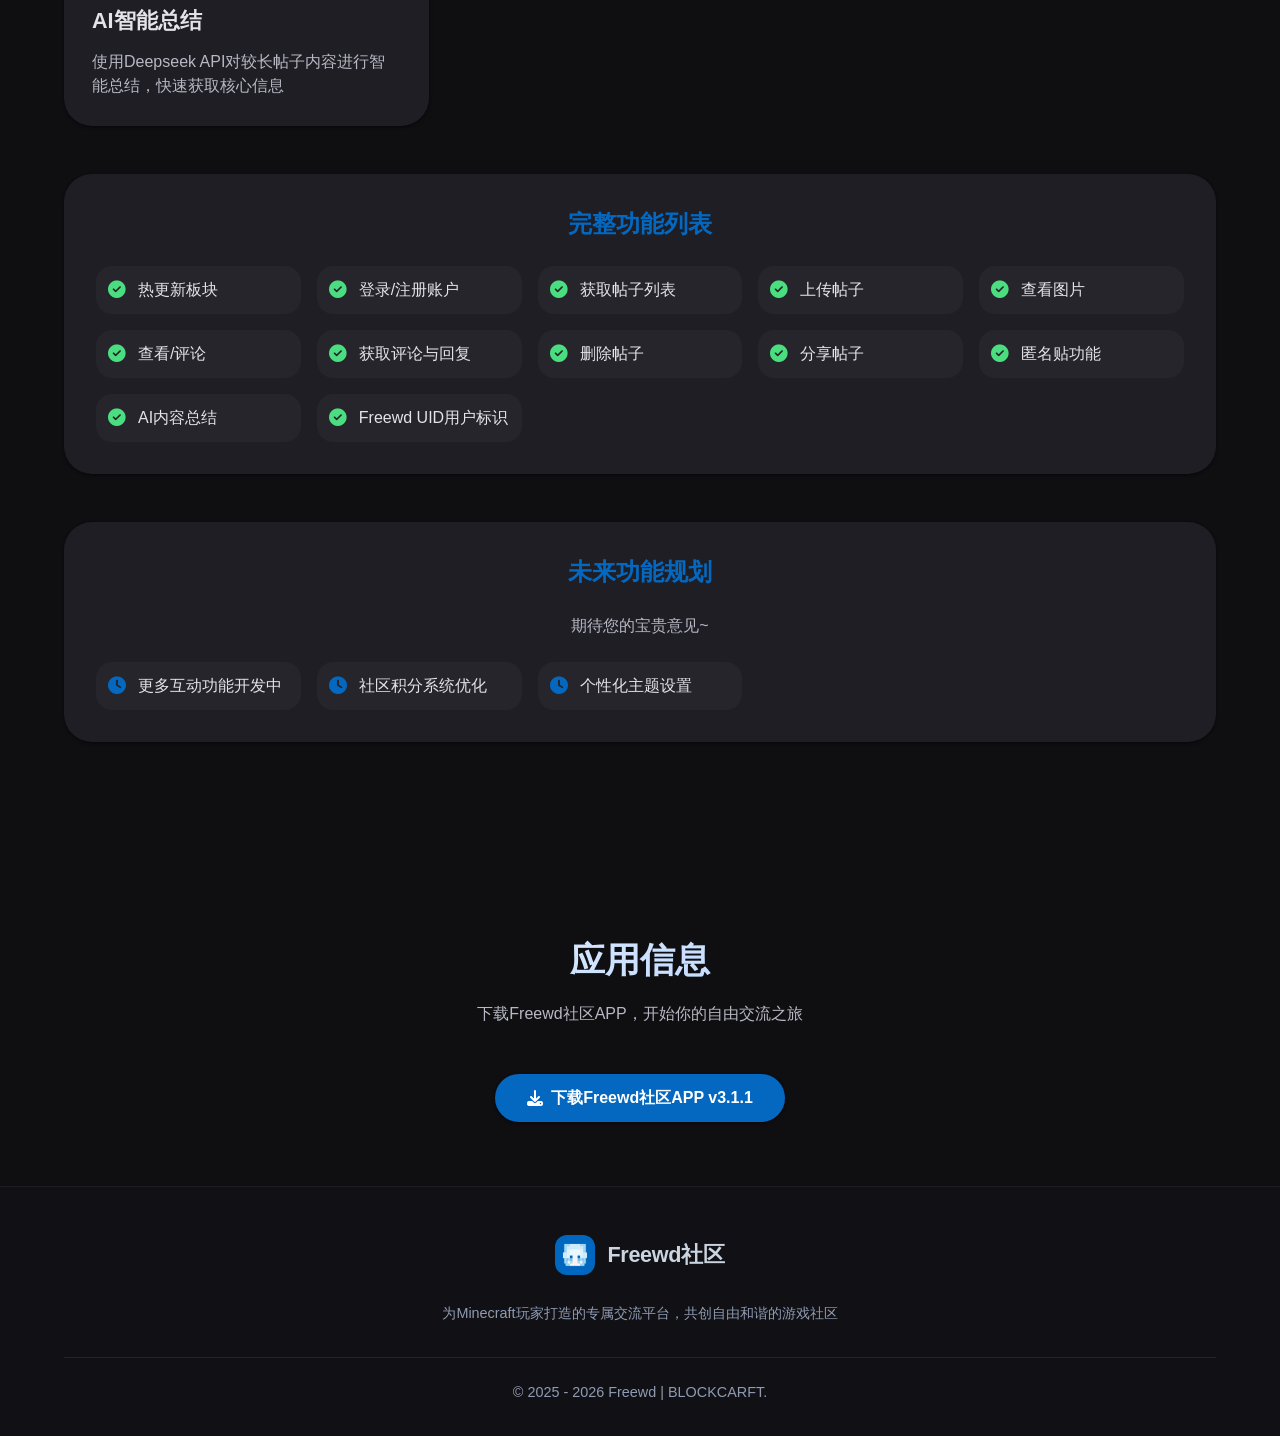
==== commit 47c18c3a: "Remove navigation bar from index.html Removed the navigation bar from the HTML structure." ====
--- a/index.html
+++ b/index.html
@@ -4,104 +4,17 @@
 <head>
     <meta charset="UTF-8">
     <meta name="viewport" content="width=device-width, initial-scale=1.0, maximum-scale=5.0, user-scalable=yes">
-        <meta name='description' content='Freewd社区官网，作为大家打造的MC社区，从2025年8月13日开始运营至今！欢迎大家前来使用或者提出宝贵的意见' />
-    <title>Freewd社区 - 共创自由和谐社区</title>
+    <meta name='description' content='Freewd社区官网，作为大家打造的MC社区，从2025年8月13日开始运营至今！欢迎大家前来使用或者提出宝贵的意见' />
+    <title>Freewd 社区 - 共创自由和谐社区</title>
+    <link rel="icon" type="image/png" href="/img/index/FreewdIcon.png">
     <link rel="stylesheet" href="https://cdnjs.cloudflare.com/ajax/libs/font-awesome/6.4.0/css/all.min.css">
+    <!-- 引入公共样式 -->
+    <link rel="stylesheet" href="/css/common.css">
     <style>
-        * {
-            margin: 0;
-            padding: 0;
-            box-sizing: border-box;
-        }
-
-        /* Material 3 风格令牌，与服务器官网一致 */
-        :root {
-            --md-sys-color-primary: #0468C0;
-            --md-sys-color-on-primary: #ffffff;
-            --md-sys-color-primary-container: #084c8a;
-            --md-sys-color-surface: #0f0f12;
-            --md-sys-color-surface-variant: #1e1e24;
-            --md-sys-color-on-surface: #e3e3e8;
-            --md-sys-color-on-surface-variant: #b8b8c4;
-            --md-sys-color-outline: #3e3e48;
-            --md-sys-color-secondary: #b0b0c0;
-            --md-sys-color-error: #cf6679;
-            --md-ref-typeface-brand: 'Inter', -apple-system, BlinkMacSystemFont, system-ui;
-            --md-ref-typeface-plain: 'Inter', sans-serif;
-            --md-ref-shape-small: 8px;
-            --md-ref-shape-medium: 16px;
-            --md-ref-shape-large: 28px;
-            --md-ref-shape-extra-large: 36px;
-            --md-ref-elevation-1: 0 1px 3px 1px rgba(0,0,0,0.15), 0 1px 2px 0 rgba(0,0,0,0.3);
-            --md-ref-elevation-2: 0 2px 6px 2px rgba(0,0,0,0.15), 0 1px 2px 0 rgba(0,0,0,0.3);
-            --md-ref-elevation-3: 0 4px 8px 3px rgba(0,0,0,0.15), 0 1px 3px 0 rgba(0,0,0,0.3);
-            --navbar-height: 4.5rem;
-        }
-
-        body {
-            background-color: var(--md-sys-color-surface);
-            color: var(--md-sys-color-on-surface);
-            font-family: var(--md-ref-typeface-plain);
-            line-height: 1.5;
-            padding-top: var(--navbar-height);
-            scroll-behavior: smooth;
-            background-image: radial-gradient(circle at 10% 20%, rgba(4,104,192,0.08) 0%, rgba(0,0,0,0.9) 100%);
-            background-attachment: fixed;
-        }
-
-        .container {
-            max-width: 1200px;
-            margin: 0 auto;
-            padding: 0 24px;
-        }
-
-        /* 导航栏 M3 风格 */
-        .navbar {
-            position: fixed;
-            top: 0;
-            width: 100%;
-            background: rgba(15, 15, 18, 0.85);
-            backdrop-filter: blur(20px);
-            z-index: 1000;
-            height: var(--navbar-height);
-            box-shadow: var(--md-ref-elevation-1);
-        }
-
-        .nav-container {
-            display: flex;
-            justify-content: center;
-            align-items: center;
-            height: 100%;
-            padding: 0 24px;
-        }
-
-        .nav-logo {
-            display: flex;
-            align-items: center;
-            gap: 12px;
-            text-decoration: none;
-        }
-
-        .logo-img {
-            height: 40px;
-            width: auto;
-            border-radius: 12px;
-        }
-
-        .logo-text {
-            font-size: 1.5rem;
-            font-weight: 600;
-            background: linear-gradient(135deg, #80caff, #0468C0);
-            -webkit-background-clip: text;
-            background-clip: text;
-            color: transparent;
-            letter-spacing: -0.3px;
-        }
-
-        /* Hero 区域 */
+        /* ===== index.html 独有样式 ===== */
         .hero {
             padding: 48px 0 80px;
-            background: radial-gradient(circle at 10% 30%, rgba(4,104,192,0.08), transparent 70%);
+            background: radial-gradient(circle at 10% 30%, rgba(4, 104, 192, 0.08), transparent 70%);
         }
 
         .hero-container {
@@ -138,46 +51,6 @@
             margin-bottom: 2rem;
         }
 
-        /* M3 按钮 */
-        .btn {
-            display: inline-flex;
-            align-items: center;
-            justify-content: center;
-            gap: 8px;
-            padding: 10px 24px;
-            font-weight: 600;
-            font-size: 0.9375rem;
-            border-radius: 999px;
-            transition: all 0.2s cubic-bezier(0.2, 0.9, 0.4, 1.1);
-            cursor: pointer;
-            text-decoration: none;
-            border: none;
-        }
-
-        .btn-primary {
-            background-color: var(--md-sys-color-primary);
-            color: var(--md-sys-color-on-primary);
-            box-shadow: var(--md-ref-elevation-1);
-        }
-
-        .btn-primary:hover {
-            background-color: #0a71d4;
-            box-shadow: var(--md-ref-elevation-2);
-            transform: translateY(-1px);
-        }
-
-        .btn-secondary {
-            background-color: transparent;
-            color: var(--md-sys-color-on-surface);
-            border: 1px solid var(--md-sys-color-outline);
-        }
-
-        .btn-secondary:hover {
-            background-color: rgba(4,104,192,0.1);
-            border-color: var(--md-sys-color-primary);
-        }
-
-        /* 温馨提示框 M3 风格 */
         .warning-box {
             background-color: var(--md-sys-color-surface-variant);
             border-radius: var(--md-ref-shape-large);
@@ -195,7 +68,6 @@
             font-size: 1.1rem;
         }
 
-        /* 特性卡片 */
         .features {
             padding: 80px 0;
             background-color: var(--md-sys-color-surface);
@@ -242,7 +114,7 @@
         }
 
         .feature-icon {
-            background: rgba(4,104,192,0.15);
+            background: rgba(4, 104, 192, 0.15);
             width: 56px;
             height: 56px;
             border-radius: 20px;
@@ -267,7 +139,6 @@
             line-height: 1.5;
         }
 
-        /* 功能列表卡片 */
         .function-list {
             background: var(--md-sys-color-surface-variant);
             border-radius: var(--md-ref-shape-large);
@@ -294,7 +165,7 @@
             align-items: center;
             gap: 0.75rem;
             padding: 0.75rem;
-            background: rgba(255,255,255,0.03);
+            background: rgba(255, 255, 255, 0.03);
             border-radius: var(--md-ref-shape-medium);
             color: var(--md-sys-color-on-surface);
         }
@@ -309,7 +180,6 @@
             color: var(--md-sys-color-primary);
         }
 
-        /* 下载区域 */
         .server-info {
             padding: 64px 0;
             background: var(--md-sys-color-surface);
@@ -336,7 +206,6 @@
             box-shadow: var(--md-ref-elevation-2);
         }
 
-        /* 联系方式 */
         .contact-info {
             display: flex;
             flex-direction: column;
@@ -367,71 +236,7 @@
             text-decoration: underline;
         }
 
-        /* Footer 保持原样 */
-        .footer {
-            background-color: #111115;
-            color: #b0b0bc;
-            padding: 48px 0 32px;
-            text-align: center;
-            border-top: 1px solid rgba(255,255,255,0.05);
-        }
-
-        .footer-content {
-            display: flex;
-            flex-direction: column;
-            align-items: center;
-            gap: 16px;
-            margin-bottom: 32px;
-        }
-
-        .footer-logo {
-            display: flex;
-            align-items: center;
-            gap: 12px;
-            margin-bottom: 12px;
-        }
-
-        .footer-logo .logo-img {
-            height: 40px;
-        }
-
-        .footer-logo .logo-text {
-            font-size: 1.35rem;
-            background: none;
-            color: #cbd5e1;
-            -webkit-background-clip: unset;
-            background-clip: unset;
-        }
-
-        .footer p {
-            color: #8f9bb3;
-            font-size: 0.9rem;
-        }
-
-        .footer-bottom {
-            border-top: 1px solid rgba(255,255,255,0.08);
-            padding-top: 24px;
-            font-size: 0.8rem;
-            color: #6e7a8e;
-        }
-
-        /* 淡入动画 */
-        .fade-in {
-            opacity: 0;
-            transform: translateY(16px);
-            transition: opacity 0.7s ease, transform 0.7s ease;
-        }
-
-        .fade-in.visible {
-            opacity: 1;
-            transform: translateY(0);
-        }
-
-        /* 响应式 */
         @media (max-width: 768px) {
-            .container {
-                padding: 0 16px;
-            }
             .hero-title {
                 font-size: 2.2rem;
             }
@@ -452,15 +257,7 @@
 </head>
 
 <body>
-    <nav class="navbar">
-        <div class="nav-container">
-            <a href="#" class="nav-logo">
-                <img src="/img/index/FreewdIcon.png" alt="Freewd社区" class="logo-img">
-                <span class="logo-text">Freewd 社区</span>
-            </a>
-        </div>
-    </nav>
-
+    
     <section class="hero">
         <div class="container hero-container">
             <div class="hero-content fade-in">
@@ -585,7 +382,7 @@
     </footer>
 
     <script>
-        document.addEventListener("DOMContentLoaded", function () {
+        document.addEventListener("DOMContentLoaded", function() {
             // 淡入动画
             const fadeElements = document.querySelectorAll('.fade-in');
             const observer = new IntersectionObserver((entries) => {
@@ -670,4 +467,4 @@
     </script>
 </body>
 
-</html>+</html>
--- a/css/common.css
+++ b/css/common.css
@@ -0,0 +1,173 @@
+/* ===== common.css - 全局共享样式 ===== */
+/* Material 3 令牌 */
+:root {
+    --md-sys-color-primary: #0468C0;
+    --md-sys-color-on-primary: #ffffff;
+    --md-sys-color-primary-container: #084c8a;
+    --md-sys-color-surface: #0f0f12;
+    --md-sys-color-surface-variant: #1e1e24;
+    --md-sys-color-on-surface: #e3e3e8;
+    --md-sys-color-on-surface-variant: #b8b8c4;
+    --md-sys-color-outline: #3e3e48;
+    --md-sys-color-secondary: #b0b0c0;
+    --md-sys-color-error: #cf6679;
+    --md-ref-typeface-brand: 'Inter', -apple-system, BlinkMacSystemFont, system-ui;
+    --md-ref-typeface-plain: 'Inter', sans-serif;
+    --md-ref-shape-small: 8px;
+    --md-ref-shape-medium: 16px;
+    --md-ref-shape-large: 28px;
+    --md-ref-shape-extra-large: 36px;
+    --md-ref-elevation-1: 0 1px 3px 1px rgba(0, 0, 0, 0.15), 0 1px 2px 0 rgba(0, 0, 0, 0.3);
+    --md-ref-elevation-2: 0 2px 6px 2px rgba(0, 0, 0, 0.15), 0 1px 2px 0 rgba(0, 0, 0, 0.3);
+    --md-ref-elevation-3: 0 4px 8px 3px rgba(0, 0, 0, 0.15), 0 1px 3px 0 rgba(0, 0, 0, 0.3);
+    --navbar-height: 4.5rem;
+}
+
+/* 全局重置 & 背景 */
+* { margin: 0; padding: 0; box-sizing: border-box; }
+body {
+    background-color: var(--md-sys-color-surface);
+    color: var(--md-sys-color-on-surface);
+    font-family: var(--md-ref-typeface-plain);
+    line-height: 1.5;
+    padding-top: var(--navbar-height);
+    min-height: 100vh;
+    display: flex;
+    flex-direction: column;
+    background-image: radial-gradient(circle at 10% 20%, rgba(4,104,192,0.08) 0%, rgba(0,0,0,0.9) 100%);
+    background-attachment: fixed;
+}
+.container {
+    max-width: 1200px;
+    margin: 0 auto;
+    padding: 0 24px;
+    flex: 1;
+}
+
+/* ===== 导航栏 ===== */
+.navbar {
+    position: fixed;
+    top: 0;
+    width: 100%;
+    background: rgba(15, 15, 18, 0.85);
+    backdrop-filter: blur(20px);
+    z-index: 1000;
+    height: var(--navbar-height);
+    box-shadow: var(--md-ref-elevation-1);
+}
+.nav-container {
+    display: flex;
+    justify-content: center;
+    align-items: center;
+    height: 100%;
+    padding: 0 24px;
+}
+.nav-logo {
+    display: flex;
+    align-items: center;
+    gap: 12px;
+    text-decoration: none;
+}
+.logo-img { height: 40px; width: auto; border-radius: 12px; }
+.logo-text {
+    font-size: 1.5rem;
+    font-weight: 600;
+    background: linear-gradient(135deg, #80caff, #0468C0);
+    -webkit-background-clip: text;
+    background-clip: text;
+    color: transparent;
+    letter-spacing: -0.3px;
+}
+
+/* ===== M3 按钮 ===== */
+.btn {
+    display: inline-flex;
+    align-items: center;
+    justify-content: center;
+    gap: 8px;
+    padding: 10px 24px;
+    font-weight: 600;
+    font-size: 0.9375rem;
+    border-radius: 999px;
+    transition: all 0.2s cubic-bezier(0.2, 0.9, 0.4, 1.1);
+    cursor: pointer;
+    text-decoration: none;
+    border: none;
+    font-family: var(--md-ref-typeface-plain);
+}
+.btn-primary {
+    background-color: var(--md-sys-color-primary);
+    color: var(--md-sys-color-on-primary);
+    box-shadow: var(--md-ref-elevation-1);
+}
+.btn-primary:hover {
+    background-color: #0a71d4;
+    box-shadow: var(--md-ref-elevation-2);
+    transform: translateY(-1px);
+}
+.btn-secondary {
+    background-color: transparent;
+    color: var(--md-sys-color-on-surface);
+    border: 1px solid var(--md-sys-color-outline);
+}
+.btn-secondary:hover {
+    background-color: rgba(4,104,192,0.1);
+    border-color: var(--md-sys-color-primary);
+}
+
+/* ===== Footer（与首页完全一致） ===== */
+.footer {
+    background-color: #111115;
+    color: #b0b0bc;
+    padding: 48px 0 32px;
+    text-align: center;
+    border-top: 1px solid rgba(255, 255, 255, 0.05);
+    margin-top: auto;
+}
+.footer-content {
+    display: flex;
+    flex-direction: column;
+    align-items: center;
+    gap: 16px;
+    margin-bottom: 32px;
+}
+.footer-logo {
+    display: flex;
+    align-items: center;
+    gap: 12px;
+    margin-bottom: 12px;
+}
+.footer-logo .logo-img { height: 40px; }
+.footer-logo .logo-text {
+    font-size: 1.35rem;
+    background: none;
+    color: #cbd5e1;
+    -webkit-background-clip: unset;
+    background-clip: unset;
+}
+.footer p { color: #8f9bb3; font-size: 0.9rem; }
+.footer-bottom {
+    border-top: 1px solid rgba(255,255,255,0.08);
+    padding-top: 24px;
+    font-size: 0.8rem;
+    color: #6e7a8e;
+}
+
+/* ===== 淡入动画 ===== */
+.fade-in {
+    opacity: 0;
+    transform: translateY(16px);
+    transition: opacity 0.7s ease, transform 0.7s ease;
+}
+.fade-in.visible {
+    opacity: 1;
+    transform: translateY(0);
+}
+
+/* ===== 基础响应式（共享部分） ===== */
+@media (max-width: 768px) {
+    .container { padding: 0 16px; }
+}
+@media (prefers-reduced-motion: reduce) {
+    .fade-in { transition: none; }
+}
